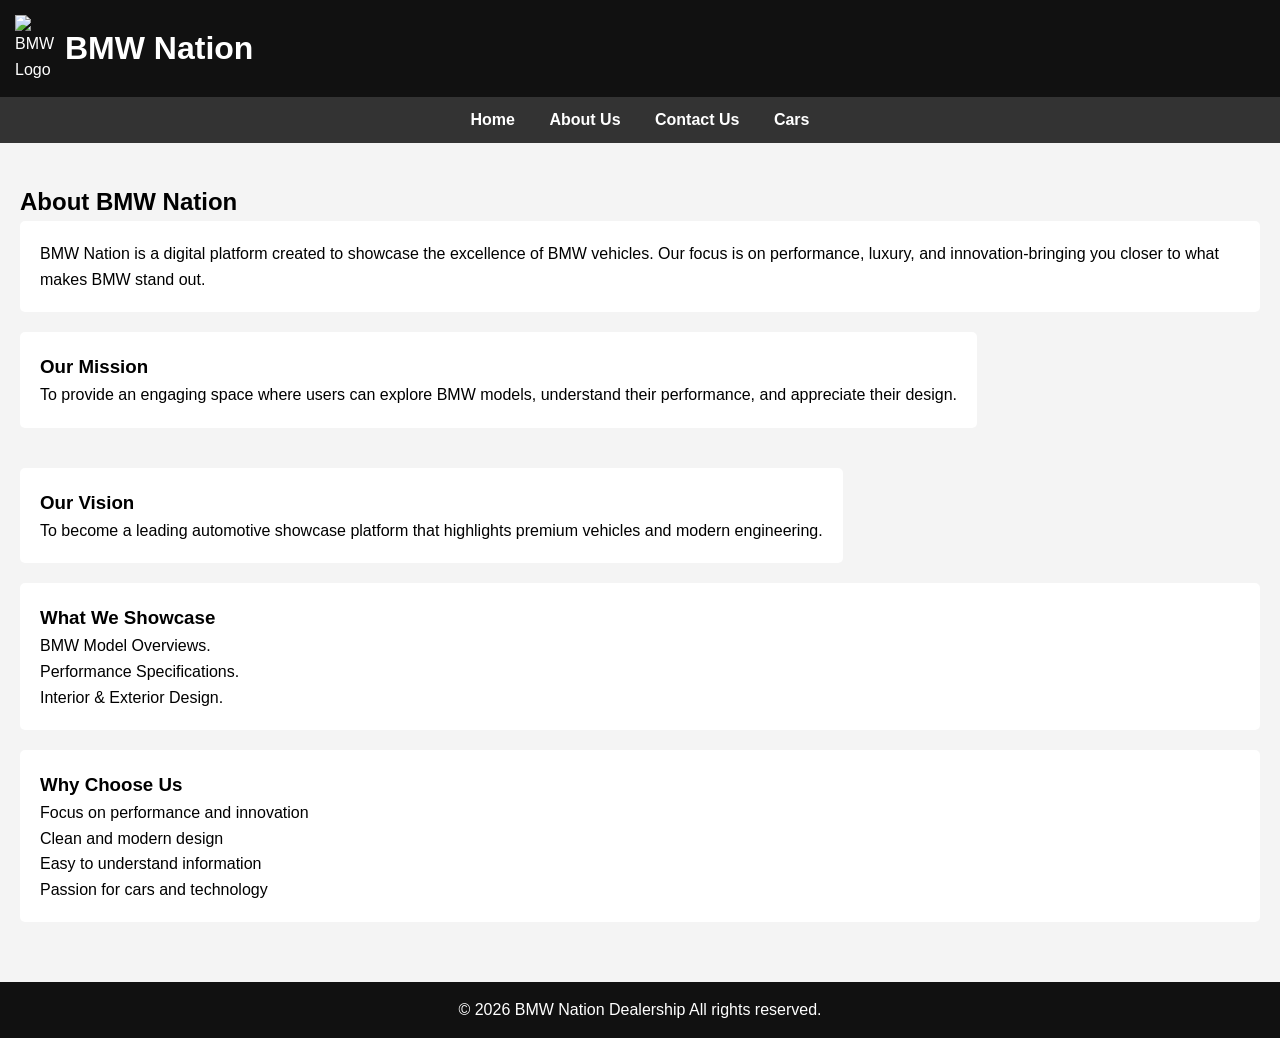
==== About-us.html @ 673dd046 "Update About-us.html" ====
<!DOCTYPE html>
<html lang="en">
<head>
<meta charset="UTF-8">
<meta name="viewport" content="width=device-width, initial-scale=1.0">
<title>About us</title>
<link rel="stylesheet" href="Styles.css">

<meta name="description" content="BMW Nation is a platform dedicated to showcasing BMW models, performance, design, and innovation.">
<meta name="author" content="Ronald Betsho Shakambayo">
</head>

<body>

<!-- header -->
<header>
    <div class="logo">
        <img src="logo.png" alt="BMW Logo">
        <h1>BMW Nation</h1>
    </div>     
</header>

<!-- Navigation -->
<nav>
    <a href="index.html">Home</a>
    <a href="About-us.html">About Us</a>
    <a href="Contact-us.html">Contact Us</a>
    <a href="Cars.html">Cars</a>
</nav>

<!-- About Section -->
<section class="about-section">

    <h2>About BMW Nation</h2>

    <div class="about-box">
        <p>BMW Nation is a digital platform created to showcase the excellence of BMW vehicles. Our focus is on performance, luxury, and innovation-bringing you closer to what makes BMW stand out.</p>
    </div>

    <div class="about-grid">

        <div class="about-box">
            <h3>Our Mission</h3>
            <p>To provide an engaging space where users can explore BMW models, understand their performance, and appreciate their design.</p>
        </div>

        <div class="about-box">
            <h3>Our Vision</h3>
            <p>To become a leading automotive showcase platform that highlights premium vehicles and modern engineering.</p>
        </div>

    </div>

    <div class="about-box">
        <h3>What We Showcase</h3>
        <p>BMW Model Overviews.</p>
        <p>Performance Specifications.</p>
        <p>Interior & Exterior Design.</p>
    </div>

    <div class="about-box">
        <h3>Why Choose Us</h3>
        <p>Focus on performance and innovation</p>
        <p>Clean and modern design</p>
        <p>Easy to understand information</p>
        <p>Passion for cars and technology</p>
    </div>

</section>

<!-- Footer -->
<footer>
    <p>&copy; 2026 BMW Nation Dealership All rights reserved.</p>
</footer>

</body>
</html>
---- Styles.css ----
/* RESET */
* {
    margin: 0;
    padding: 0;
    box-sizing: border-box;
}

/* BODY */
body {
    font-family: Arial, sans-serif;
    background: #f4f4f4;
    line-height: 1.6;
}

/* HEADER */
header {
    background: #111;
    color: white;
    padding: 15px;
    display: flex;
    align-items: center;
    justify-content: space-between;
}

.logo {
    display: flex;
    align-items: center;
}

.logo img {
    width: 40px;
    margin-right: 10px;
}

/* NAV */
nav {
    background: #333;
    padding: 10px;
    text-align: center;
}

nav a {
    color: white;
    margin: 0 15px;
    text-decoration: none;
    font-weight: bold;
}

nav a:hover {
    color: #00aaff;
}

/* HERO */
.hero {
    background: url('images/m3.jpg') no-repeat center/cover;
    height: 60vh;
    display: flex;
    align-items: center;
    justify-content: center;
    color: white;
    text-align: center;
}

.hero-text {
    background: rgba(0,0,0,0.6);
    padding: 20px;
}

.hero-buttons a {
    display: inline-block;
    margin-top: 10px;
    padding: 10px 20px;
    background: #00aaff;
    color: white;
    text-decoration: none;
}

.hero-buttons a:hover {
    background: #0077aa;
}

/* CONTAINERS */
.container, .contact-container, .about-grid {
    display: flex;
    gap: 20px;
    flex-wrap: wrap;
}

/* BOX */
.box {
    background: white;
    padding: 20px;
    border-radius: 5px;
    flex: 1;
}

/* CAR GRID */
.car-grid {
    display: grid;
    grid-template-columns: repeat(auto-fit, minmax(250px, 1fr));
    gap: 20px;
}

.car-card {
    background: white;
    padding: 15px;
    border-radius: 5px;
    text-align: center;
}

.car-card img {
    width: 100%;
    border-radius: 5px;
}

/* MODELS PAGE */
.models {
    padding: 40px 20px;
}

.car-detail {
    background: white;
    padding: 20px;
    margin-bottom: 25px;
    border-radius: 5px;
}

.car-images {
    display: flex;
    gap: 15px;
    flex-wrap: wrap;
}

.car-images img {
    width: 48%;
    border-radius: 5px;
}

/* SPECS */
.car-detail ul {
    list-style: none;
    margin: 10px 0;
}

.car-detail li {
    padding: 5px 0;
}

/* ABOUT */
.about-section {
    padding: 40px 20px;
}

.about-box {
    background: white;
    padding: 20px;
    margin-bottom: 20px;
    border-radius: 5px;
}

/* TEAM */
.team {
    display: flex;
    gap: 20px;
}

.team-member {
    text-align: center;
}

.team-member img {
    width: 120px;
    border-radius: 50%;
}

/* CONTACT */
.contact-section {
    padding: 40px 20px;
}

.contact-info,
.contact-form {
    background: white;
    padding: 20px;
    border-radius: 5px;
    flex: 1;
}

/* FORM */
.form-group {
    margin-bottom: 15px;
}

.form-group label {
    font-weight: bold;
    display: block;
    margin-bottom: 5px;
}

.form-group input,
.form-group textarea {
    width: 100%;
    padding: 10px;
    border: 1px solid #ccc;
    border-radius: 4px;
}

/* VALIDATION */
.error {
    color: red;
    font-size: 12px;
}

input:valid, textarea:valid {
    border-color: green;
}

input:invalid, textarea:invalid {
    border-color: red;
}

/* BUTTON */
button {
    background: #00aaff;
    color: white;
    border: none;
    padding: 10px;
    cursor: pointer;
}

button:hover {
    background: #0077aa;
}

/* MAP */
.map-box {
    height: 200px;
    background: #ccc;
    display: flex;
    align-items: center;
    justify-content: center;
    margin: 20px;
}

/* FOOTER */
footer {
    background: #111;
    color: white;
    text-align: center;
    padding: 15px;
}

/* RESPONSIVE */
@media (max-width: 768px) {

    header {
        flex-direction: column;
        text-align: center;
    }

    nav a {
        display: block;
        margin: 5px 0;
    }

    .car-images img {
        width: 100%;
    }

    .team {
        flex-direction: column;
    }
}
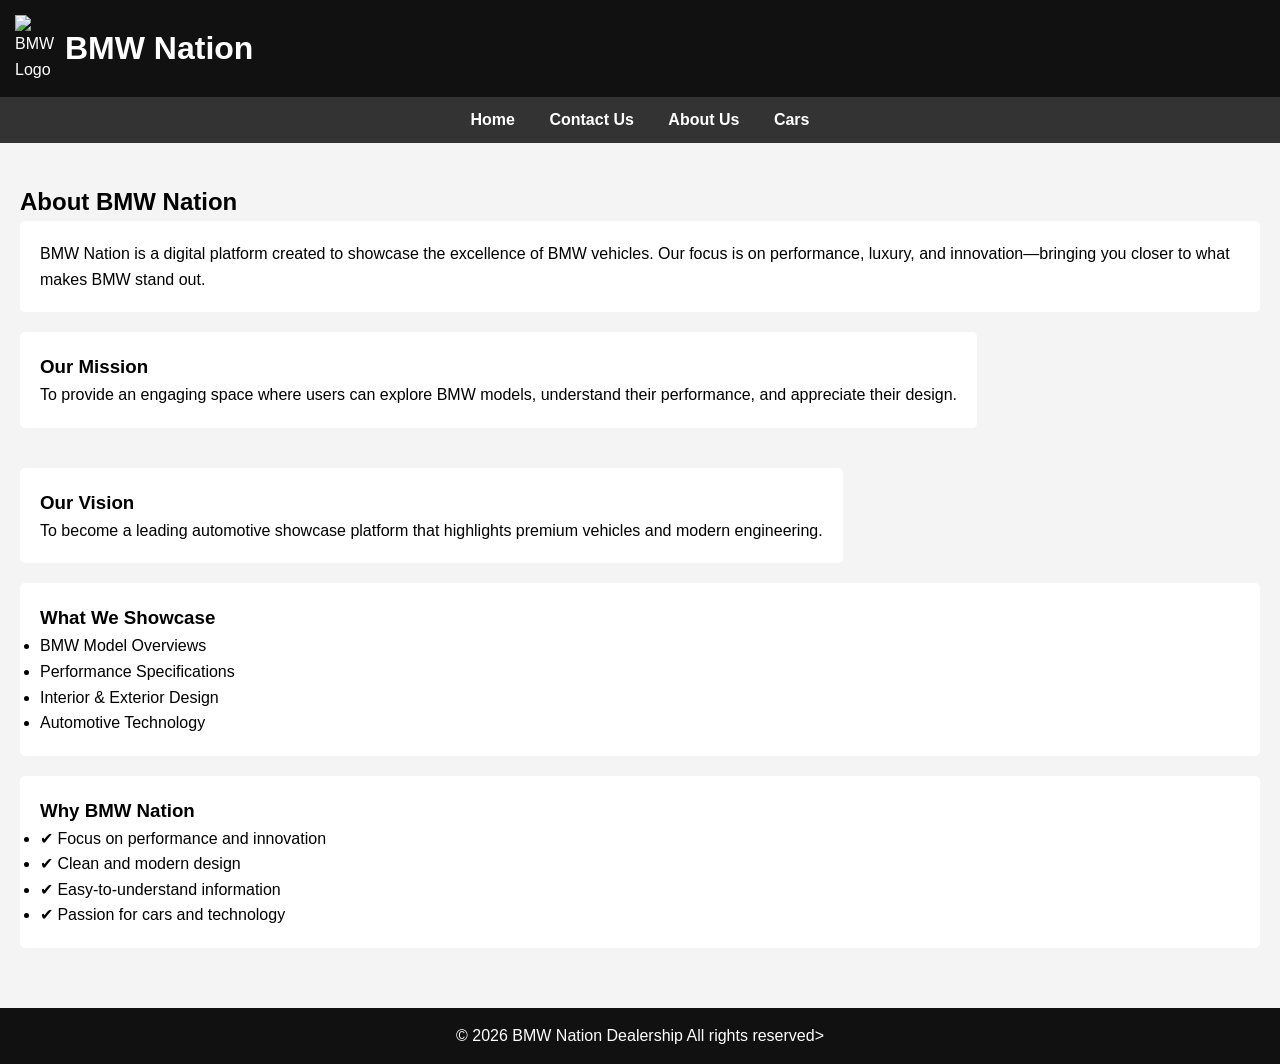
==== commit d46c366b: "Update About-us.html" ====
--- a/About-us.html
+++ b/About-us.html
@@ -1,76 +1,97 @@
+
 <!DOCTYPE html>
 <html lang="en">
 <head>
 <meta charset="UTF-8">
 <meta name="viewport" content="width=device-width, initial-scale=1.0">
-<title>About us</title>
+<title>About Us - BMW Nation</title>
+
 <link rel="stylesheet" href="Styles.css">
 
 <meta name="description" content="BMW Nation is a platform dedicated to showcasing BMW models, performance, design, and innovation.">
-<meta name="author" content="Ronald Betsho Shakambayo">
+<meta name="author" content="Agelic Oder">
 </head>
 
 <body>
 
-<!-- header -->
+<!-- HEADER -->
 <header>
     <div class="logo">
-        <img src="logo.png" alt="BMW Logo">
+        <img src="images/logo.png" alt="BMW Logo">
         <h1>BMW Nation</h1>
-    </div>     
+    </div>
 </header>
 
-<!-- Navigation -->
+<!-- NAV -->
 <nav>
     <a href="index.html">Home</a>
+    <a href="Contact-us.html">Contact Us</a>
     <a href="About-us.html">About Us</a>
-    <a href="Contact-us.html">Contact Us</a>
     <a href="Cars.html">Cars</a>
 </nav>
 
-<!-- About Section -->
+<!-- ABOUT -->
 <section class="about-section">
 
     <h2>About BMW Nation</h2>
 
+    <!-- INTRO -->
     <div class="about-box">
-        <p>BMW Nation is a digital platform created to showcase the excellence of BMW vehicles. Our focus is on performance, luxury, and innovation-bringing you closer to what makes BMW stand out.</p>
+        <p>
+            BMW Nation is a digital platform created to showcase the excellence of BMW vehicles.
+            Our focus is on performance, luxury, and innovation—bringing you closer to what makes BMW stand out.
+        </p>
     </div>
 
+    <!-- MISSION & VISION -->
     <div class="about-grid">
 
         <div class="about-box">
             <h3>Our Mission</h3>
-            <p>To provide an engaging space where users can explore BMW models, understand their performance, and appreciate their design.</p>
+            <p>
+                To provide an engaging space where users can explore BMW models,
+                understand their performance, and appreciate their design.
+            </p>
         </div>
 
         <div class="about-box">
             <h3>Our Vision</h3>
-            <p>To become a leading automotive showcase platform that highlights premium vehicles and modern engineering.</p>
+            <p>
+                To become a leading automotive showcase platform that highlights
+                premium vehicles and modern engineering.
+            </p>
         </div>
 
     </div>
 
+    <!-- WHAT WE SHOW -->
     <div class="about-box">
         <h3>What We Showcase</h3>
-        <p>BMW Model Overviews.</p>
-        <p>Performance Specifications.</p>
-        <p>Interior & Exterior Design.</p>
+        <ul>
+            <li>BMW Model Overviews</li>
+            <li>Performance Specifications</li>
+            <li>Interior & Exterior Design</li>
+            <li>Automotive Technology</li>
+        </ul>
     </div>
 
+    <!-- WHY US -->
     <div class="about-box">
-        <h3>Why Choose Us</h3>
-        <p>Focus on performance and innovation</p>
-        <p>Clean and modern design</p>
-        <p>Easy to understand information</p>
-        <p>Passion for cars and technology</p>
+        <h3>Why BMW Nation</h3>
+        <ul>
+            <li>✔ Focus on performance and innovation</li>
+            <li>✔ Clean and modern design</li>
+            <li>✔ Easy-to-understand information</li>
+            <li>✔ Passion for cars and technology</li>
+        </ul>
     </div>
 
+    
 </section>
 
-<!-- Footer -->
+<!-- FOOTER -->
 <footer>
-    <p>&copy; 2026 BMW Nation Dealership All rights reserved.</p>
+    <p>&copy; 2026 BMW Nation Dealership All rights reserved></p>
 </footer>
 
 </body>
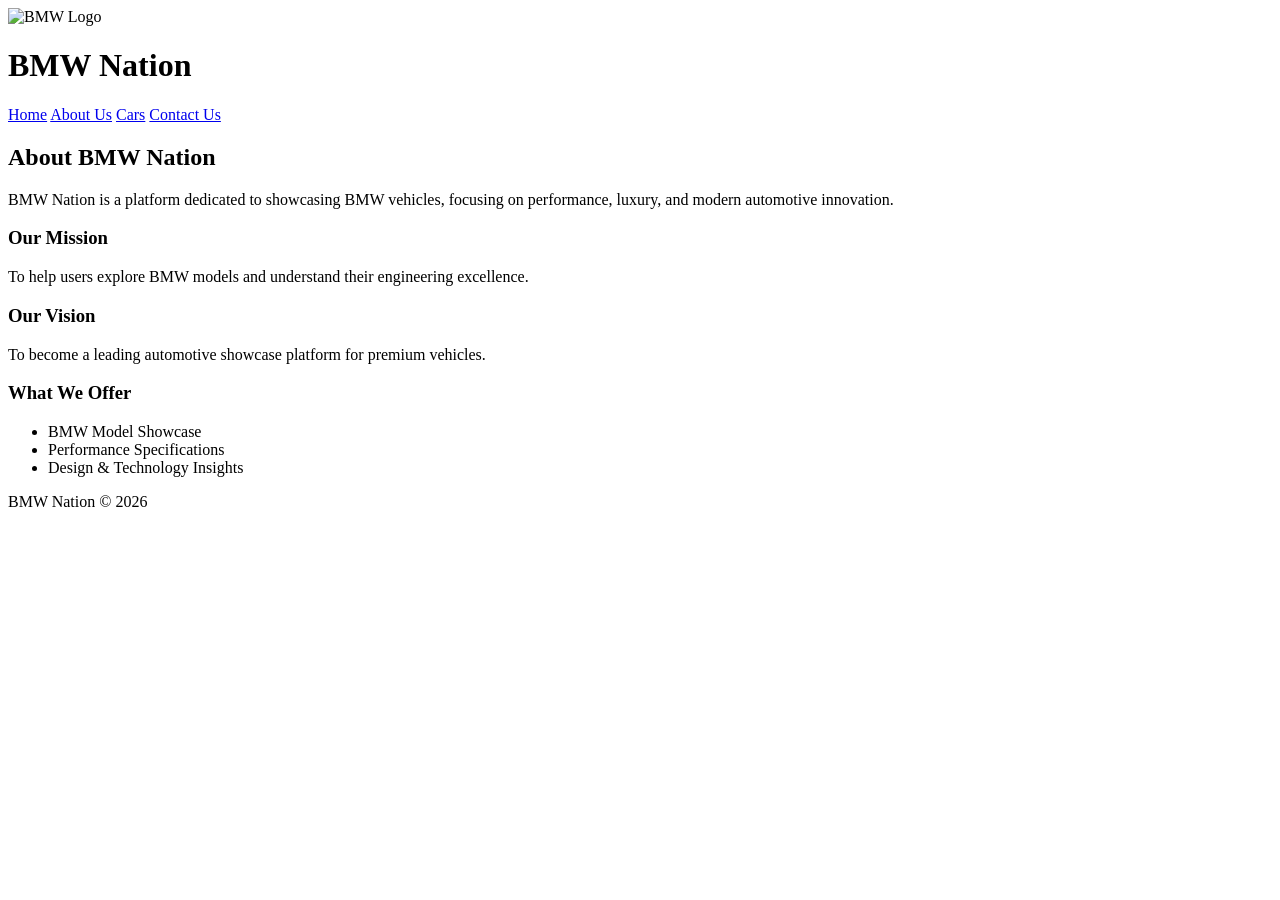
==== commit d85c28d8: "Update About-us.html" ====
--- a/About-us.html
+++ b/About-us.html
@@ -1,97 +1,64 @@
-
 <!DOCTYPE html>
 <html lang="en">
 <head>
 <meta charset="UTF-8">
 <meta name="viewport" content="width=device-width, initial-scale=1.0">
+
 <title>About Us - BMW Nation</title>
-
-<link rel="stylesheet" href="Styles.css">
-
-<meta name="description" content="BMW Nation is a platform dedicated to showcasing BMW models, performance, design, and innovation.">
-<meta name="author" content="Agelic Oder">
+<link rel="stylesheet" href="styles.css">
 </head>
 
 <body>
 
-<!-- HEADER -->
 <header>
-    <div class="logo">
-        <img src="images/logo.png" alt="BMW Logo">
-        <h1>BMW Nation</h1>
-    </div>
+  <div class="header-container">
+    <img src="logo.png" alt="BMW Logo">
+    <h1>BMW Nation</h1>
+  </div>
 </header>
 
-<!-- NAV -->
 <nav>
-    <a href="index.html">Home</a>
-    <a href="Contact-us.html">Contact Us</a>
-    <a href="About-us.html">About Us</a>
-    <a href="Cars.html">Cars</a>
+  <a href="index.html">Home</a>
+  <a href="About-us.html">About Us</a>
+  <a href="Cars.html">Cars</a>
+  <a href="Contact-us.html">Contact Us</a>
 </nav>
 
-<!-- ABOUT -->
-<section class="about-section">
+<main>
 
+<section>
+  <article>
     <h2>About BMW Nation</h2>
+    <p>
+      BMW Nation is a platform dedicated to showcasing BMW vehicles,
+      focusing on performance, luxury, and modern automotive innovation.
+    </p>
+  </article>
 
-    <!-- INTRO -->
-    <div class="about-box">
-        <p>
-            BMW Nation is a digital platform created to showcase the excellence of BMW vehicles.
-            Our focus is on performance, luxury, and innovation—bringing you closer to what makes BMW stand out.
-        </p>
-    </div>
+  <article>
+    <h3>Our Mission</h3>
+    <p>To help users explore BMW models and understand their engineering excellence.</p>
+  </article>
 
-    <!-- MISSION & VISION -->
-    <div class="about-grid">
+  <article>
+    <h3>Our Vision</h3>
+    <p>To become a leading automotive showcase platform for premium vehicles.</p>
+  </article>
 
-        <div class="about-box">
-            <h3>Our Mission</h3>
-            <p>
-                To provide an engaging space where users can explore BMW models,
-                understand their performance, and appreciate their design.
-            </p>
-        </div>
-
-        <div class="about-box">
-            <h3>Our Vision</h3>
-            <p>
-                To become a leading automotive showcase platform that highlights
-                premium vehicles and modern engineering.
-            </p>
-        </div>
-
-    </div>
-
-    <!-- WHAT WE SHOW -->
-    <div class="about-box">
-        <h3>What We Showcase</h3>
-        <ul>
-            <li>BMW Model Overviews</li>
-            <li>Performance Specifications</li>
-            <li>Interior & Exterior Design</li>
-            <li>Automotive Technology</li>
-        </ul>
-    </div>
-
-    <!-- WHY US -->
-    <div class="about-box">
-        <h3>Why BMW Nation</h3>
-        <ul>
-            <li>✔ Focus on performance and innovation</li>
-            <li>✔ Clean and modern design</li>
-            <li>✔ Easy-to-understand information</li>
-            <li>✔ Passion for cars and technology</li>
-        </ul>
-    </div>
-
-    
+  <article>
+    <h3>What We Offer</h3>
+    <ul>
+      <li>BMW Model Showcase</li>
+      <li>Performance Specifications</li>
+      <li>Design & Technology Insights</li>
+    </ul>
+  </article>
 </section>
 
-<!-- FOOTER -->
+</main>
+
 <footer>
-    <p>&copy; 2026 BMW Nation Dealership All rights reserved></p>
+  <p>BMW Nation © 2026</p>
 </footer>
 
 </body>
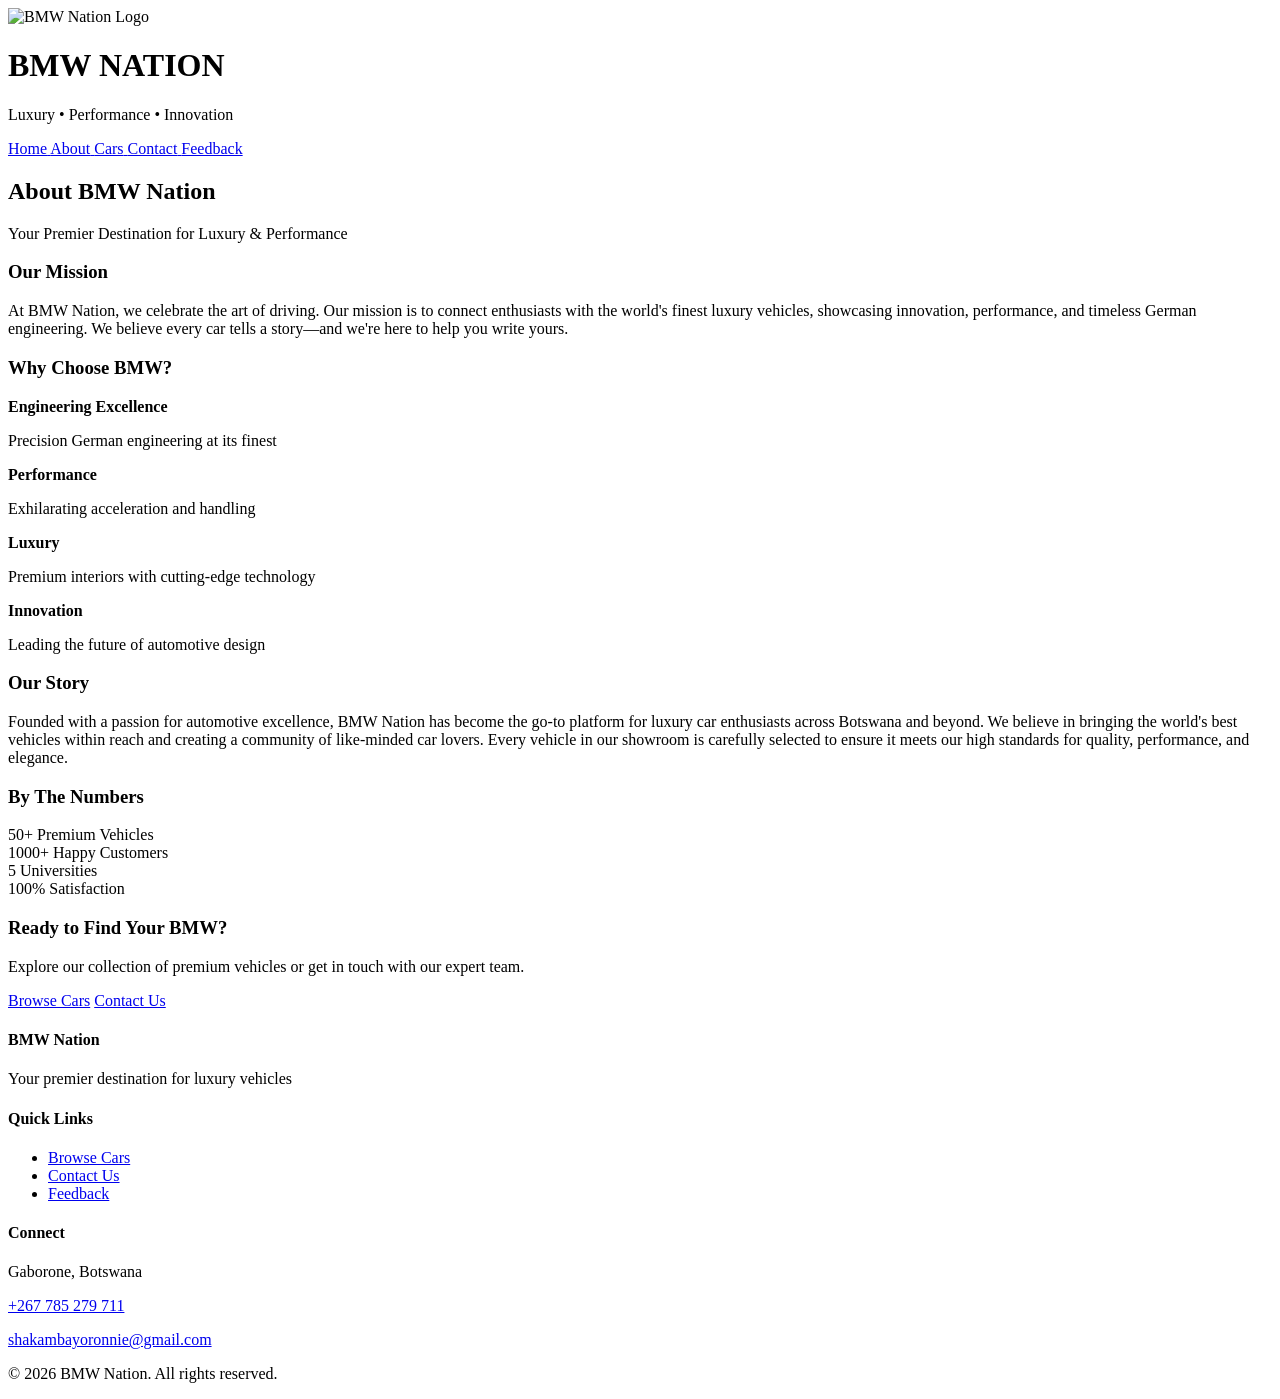
==== commit 9f9346c4: "Update About-us.html" ====
--- a/About-us.html
+++ b/About-us.html
@@ -1,65 +1,150 @@
 <!DOCTYPE html>
 <html lang="en">
 <head>
-<meta charset="UTF-8">
-<meta name="viewport" content="width=device-width, initial-scale=1.0">
+    <meta charset="UTF-8">
+    <meta name="viewport" content="width=device-width, initial-scale=1.0">
+    <meta name="description" content="Learn about BMW Nation - your destination for luxury vehicles">
+    <title>About Us - BMW Nation</title>
+    <link rel="stylesheet" href="styles.css">
+</head>
+<body>
+    <header>
+        <div class="header-container">
+            <hgroup class="logo-section">
+                <img src="logo.png" alt="BMW Nation Logo" class="logo">
+                <h1>BMW NATION</h1>
+            </hgroup>
+            <p class="header-tagline">Luxury • Performance • Innovation</p>
+        </div>
+    </header>
 
-<title>About Us - BMW Nation</title>
-<link rel="stylesheet" href="styles.css">
-</head>
+    <nav aria-label="Main Navigation">
+        <a href="index.html" class="nav-link">
+            <span>Home</span>
+        </a>
+        <a href="About-us.html" class="nav-link active">
+            <span>About</span>
+        </a>
+        <a href="Cars.html" class="nav-link">
+            <span>Cars</span>
+        </a>
+        <a href="Contact-us.html" class="nav-link">
+            <span>Contact</span>
+        </a>
+        <a href="Feedback.html" class="nav-link">
+            <span>Feedback</span>
+        </a>
+    </nav>
+    
+    <script>
+        // Highlight active nav link
+        document.querySelectorAll('.nav-link').forEach(link => {
+            if (link.href === window.location.href) {
+                link.classList.add('active');
+            } else {
+                link.classList.remove('active');
+            }
+        });
+    </script>
 
-<body>
+    <main>
+        <section class="about-hero">
+            <div class="about-hero-content">
+                <h2>About BMW Nation</h2>
+                <p>Your Premier Destination for Luxury & Performance</p>
+            </div>
+        </section>
 
-<header>
-  <div class="header-container">
-    <img src="logo.png" alt="BMW Logo">
-    <h1>BMW Nation</h1>
-  </div>
-</header>
+        <section class="about-content">
+            <article class="about-article">
+                <h3>Our Mission</h3>
+                <p>At BMW Nation, we celebrate the art of driving. Our mission is to connect enthusiasts with the world's finest luxury vehicles, showcasing innovation, performance, and timeless German engineering. We believe every car tells a story—and we're here to help you write yours.</p>
+            </article>
 
-<nav>
-  <a href="index.html">Home</a>
-  <a href="About-us.html">About Us</a>
-  <a href="Cars.html">Cars</a>
-  <a href="Contact-us.html">Contact Us</a>
-</nav>
+            <article class="about-article">
+                <h3>Why Choose BMW?</h3>
+                <section class="features-list">
+                    <article class="feature-item">
+                        <strong>Engineering Excellence</strong>
+                        <p>Precision German engineering at its finest</p>
+                    </article>
+                    <article class="feature-item">
+                        <strong>Performance</strong>
+                        <p>Exhilarating acceleration and handling</p>
+                    </article>
+                    <article class="feature-item">
+                        <strong>Luxury</strong>
+                        <p>Premium interiors with cutting-edge technology</p>
+                    </article>
+                    <article class="feature-item">
+                        <strong>Innovation</strong>
+                        <p>Leading the future of automotive design</p>
+                    </article>
+                </section>
+            </article>
 
-<main>
+            <article class="about-article">
+                <h3>Our Story</h3>
+                <p>Founded with a passion for automotive excellence, BMW Nation has become the go-to platform for luxury car enthusiasts across Botswana and beyond. We believe in bringing the world's best vehicles within reach and creating a community of like-minded car lovers. Every vehicle in our showroom is carefully selected to ensure it meets our high standards for quality, performance, and elegance.</p>
+            </article>
 
-<section>
-  <article>
-    <h2>About BMW Nation</h2>
-    <p>
-      BMW Nation is a platform dedicated to showcasing BMW vehicles,
-      focusing on performance, luxury, and modern automotive innovation.
-    </p>
-  </article>
+            <article class="about-article stats-article">
+                <h3>By The Numbers</h3>
+                <section class="stats-grid">
+                    <article class="stat">
+                        <span class="stat-number">50+</span>
+                        <span class="stat-label">Premium Vehicles</span>
+                    </article>
+                    <article class="stat">
+                        <span class="stat-number">1000+</span>
+                        <span class="stat-label">Happy Customers</span>
+                    </article>
+                    <article class="stat">
+                        <span class="stat-number">5</span>
+                        <span class="stat-label">Universities</span>
+                    </article>
+                    <article class="stat">
+                        <span class="stat-number">100%</span>
+                        <span class="stat-label">Satisfaction</span>
+                    </article>
+                </section>
+            </article>
 
-  <article>
-    <h3>Our Mission</h3>
-    <p>To help users explore BMW models and understand their engineering excellence.</p>
-  </article>
+            <article class="cta-article">
+                <h3>Ready to Find Your BMW?</h3>
+                <p>Explore our collection of premium vehicles or get in touch with our expert team.</p>
+                <nav class="cta-buttons">
+                    <a href="Cars.html" class="btn btn-primary">Browse Cars</a>
+                    <a href="Contact-us.html" class="btn btn-secondary">Contact Us</a>
+                </nav>
+            </article>
+        </section>
+    </main>
 
-  <article>
-    <h3>Our Vision</h3>
-    <p>To become a leading automotive showcase platform for premium vehicles.</p>
-  </article>
-
-  <article>
-    <h3>What We Offer</h3>
-    <ul>
-      <li>BMW Model Showcase</li>
-      <li>Performance Specifications</li>
-      <li>Design & Technology Insights</li>
-    </ul>
-  </article>
-</section>
-
-</main>
-
-<footer>
-  <p>BMW Nation © 2026</p>
-</footer>
-
+    <footer>
+        <div class="footer-content">
+            <section class="footer-section">
+                <h4>BMW Nation</h4>
+                <p>Your premier destination for luxury vehicles</p>
+            </section>
+            <section class="footer-section">
+                <h4>Quick Links</h4>
+                <ul>
+                    <li><a href="Cars.html">Browse Cars</a></li>
+                    <li><a href="Contact-us.html">Contact Us</a></li>
+                    <li><a href="Feedback.html">Feedback</a></li>
+                </ul>
+            </section>
+            <section class="footer-section">
+                <h4>Connect</h4>
+                <p>Gaborone, Botswana</p>
+                <p><a href="tel:+267785279711">+267 785 279 711</a></p>
+                <p><a href="mailto:shakambayoronnie@gmail.com">shakambayoronnie@gmail.com</a></p>
+            </section>
+        </div>
+        <div class="footer-bottom">
+            <p>&copy; 2026 BMW Nation. All rights reserved.</p>
+        </div>
+    </footer>
 </body>
 </html>
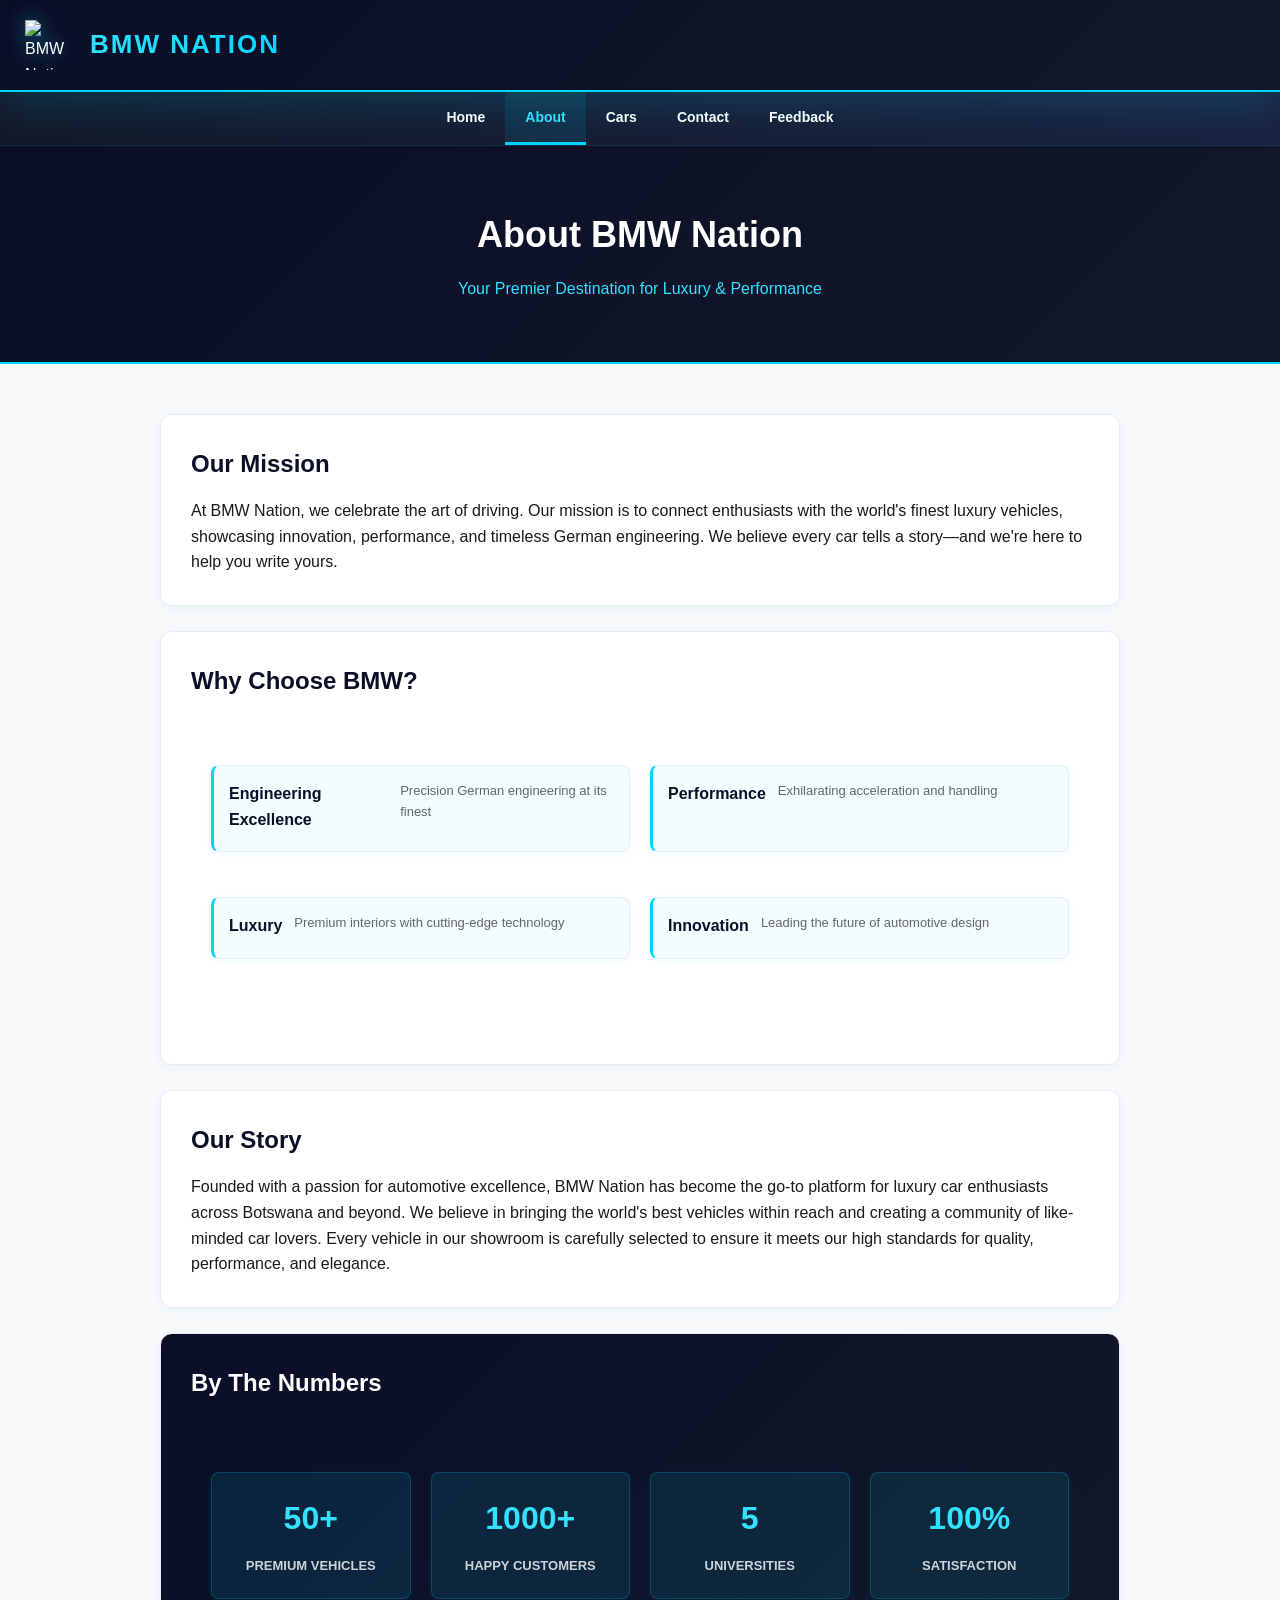
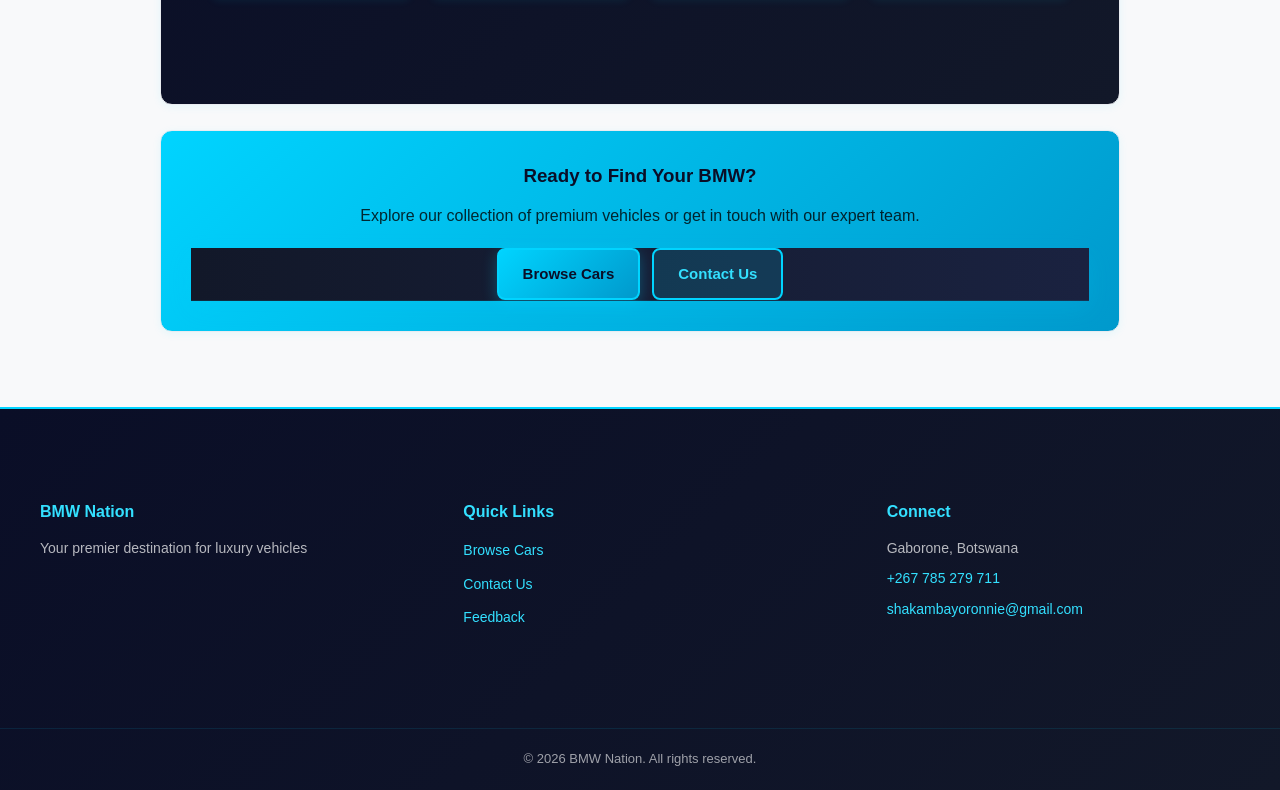
==== commit febc1401: "Update About-us.html" ====
--- a/About-us.html
+++ b/About-us.html
@@ -5,7 +5,7 @@
     <meta name="viewport" content="width=device-width, initial-scale=1.0">
     <meta name="description" content="Learn about BMW Nation - your destination for luxury vehicles">
     <title>About Us - BMW Nation</title>
-    <link rel="stylesheet" href="styles.css">
+    <link rel="stylesheet" href="Styles.css">
 </head>
 <body>
     <header>
--- a/Styles.css
+++ b/Styles.css
@@ -0,0 +1,1416 @@
+/* =========================
+   RESET & BASE STYLES
+========================= */
+* {
+    margin: 0;
+    padding: 0;
+    box-sizing: border-box;
+}
+
+html {
+    scroll-behavior: smooth;
+}
+
+/* =========================
+   ROOT VARIABLES - CAR THEMED
+========================= */
+:root {
+    --primary: #00d4ff;
+    --primary-dark: #0099cc;
+    --primary-light: #33e0ff;
+    --dark: #0a0e27;
+    --dark-secondary: #121829;
+    --dark-tertiary: #1a2240;
+    --light: #f8f9fa;
+    --light-gray: #e9ecf1;
+    --white: #ffffff;
+    --text: #1a1a1a;
+    --text-light: #666;
+    --success: #4caf50;
+    --error: #f44336;
+    --accent: #ff6b35;
+    --shadow-sm: 0 2px 8px rgba(0,212,255,0.08);
+    --shadow-md: 0 8px 24px rgba(0,212,255,0.12);
+    --shadow-lg: 0 16px 40px rgba(0,212,255,0.15);
+    --transition: 0.3s cubic-bezier(0.25, 0.46, 0.45, 0.94);
+}
+
+/* =========================
+   BODY & MAIN LAYOUT
+========================= */
+body {
+    font-family: 'Segoe UI', Roboto, 'Helvetica Neue', Arial, sans-serif;
+    background: var(--light);
+    color: var(--text);
+    min-height: 100vh;
+    display: flex;
+    flex-direction: column;
+    overflow-x: hidden;
+    line-height: 1.6;
+}
+
+main {
+    flex: 1;
+}
+
+/* =========================
+   HEADER - CAR LUXURY STYLE
+========================= */
+header {
+    background: linear-gradient(135deg, var(--dark) 0%, var(--dark-secondary) 100%);
+    color: var(--white);
+    padding: 20px 25px;
+    box-shadow: var(--shadow-lg);
+    position: sticky;
+    top: 0;
+    z-index: 100;
+    border-bottom: 2px solid var(--primary);
+}
+
+.header-container {
+    display: flex;
+    justify-content: space-between;
+    align-items: center;
+    max-width: 1400px;
+    margin: 0 auto;
+}
+
+.logo-section {
+    display: flex;
+    align-items: center;
+    gap: 15px;
+}
+
+header img {
+    width: 50px;
+    height: 50px;
+    object-fit: contain;
+    filter: drop-shadow(0 0 10px rgba(0,212,255,0.5));
+}
+
+header h1 {
+    font-size: 26px;
+    font-weight: 800;
+    letter-spacing: 2px;
+    background: linear-gradient(135deg, var(--primary-light) 0%, var(--primary) 100%);
+    -webkit-background-clip: text;
+    -webkit-text-fill-color: transparent;
+    background-clip: text;
+}
+
+.header-tagline {
+    font-size: 13px;
+    color: var(--primary-light);
+    font-weight: 600;
+    letter-spacing: 1px;
+    display: none;
+}
+
+/* =========================
+   NAVIGATION - CAR THEMED
+========================= */
+nav {
+    background: linear-gradient(90deg, var(--dark-secondary) 0%, var(--dark-tertiary) 100%);
+    padding: 0;
+    display: flex;
+    justify-content: center;
+    gap: 0;
+    flex-wrap: wrap;
+    box-shadow: var(--shadow-md);
+    border-bottom: 1px solid rgba(0,212,255,0.1);
+}
+
+.nav-link {
+    color: var(--white);
+    text-decoration: none;
+    padding: 14px 20px;
+    font-weight: 600;
+    font-size: 14px;
+    transition: var(--transition);
+    border-bottom: 3px solid transparent;
+    display: flex;
+    align-items: center;
+    gap: 8px;
+    position: relative;
+}
+
+.nav-icon {
+    font-size: 18px;
+    display: inline-block;
+}
+
+.nav-link:hover,
+.nav-link.active {
+    background: rgba(0,212,255,0.1);
+    color: var(--primary-light);
+    border-bottom-color: var(--primary);
+}
+
+/* =========================
+   BUTTONS - WORKING & STYLED
+========================= */
+.btn {
+    padding: 12px 24px;
+    border: none;
+    border-radius: 8px;
+    cursor: pointer;
+    font-weight: 700;
+    font-size: 15px;
+    transition: var(--transition);
+    text-decoration: none;
+    display: inline-block;
+    text-align: center;
+    outline: none;
+    position: relative;
+    overflow: hidden;
+}
+
+.btn:active {
+    transform: scale(0.98);
+}
+
+/* Primary Button */
+.btn-primary {
+    background: linear-gradient(135deg, var(--primary) 0%, var(--primary-dark) 100%);
+    color: var(--dark);
+    border: 2px solid var(--primary);
+    box-shadow: 0 4px 15px rgba(0,212,255,0.3);
+}
+
+.btn-primary:hover {
+    transform: translateY(-2px);
+    box-shadow: 0 8px 25px rgba(0,212,255,0.4);
+    background: linear-gradient(135deg, var(--primary-light) 0%, var(--primary) 100%);
+}
+
+.btn-primary:disabled {
+    opacity: 0.5;
+    cursor: not-allowed;
+    transform: none;
+}
+
+/* Secondary Button */
+.btn-secondary {
+    background: rgba(0,212,255,0.15);
+    color: var(--primary-light);
+    border: 2px solid var(--primary);
+}
+
+.btn-secondary:hover {
+    background: var(--primary);
+    color: var(--dark);
+    transform: translateY(-2px);
+}
+
+/* Outline Button */
+.btn-outline {
+    background: transparent;
+    color: var(--primary);
+    border: 2px solid var(--primary);
+}
+
+.btn-outline:hover {
+    background: var(--primary);
+    color: var(--dark);
+    transform: translateY(-2px);
+}
+
+/* Small Button */
+.btn-small {
+    padding: 8px 16px;
+    font-size: 13px;
+    border-radius: 6px;
+}
+
+/* Large Button */
+.btn-lg {
+    padding: 16px 32px;
+    font-size: 16px;
+}
+
+/* Block Button */
+.btn-block {
+    width: 100%;
+}
+
+/* Pagination Button */
+.btn-pagination {
+    padding: 10px 18px;
+    background: var(--dark-secondary);
+    color: var(--white);
+    border: 2px solid var(--primary);
+    font-size: 13px;
+}
+
+.btn-pagination:hover:not(:disabled) {
+    background: var(--primary);
+    color: var(--dark);
+}
+
+.btn-pagination:disabled {
+    opacity: 0.3;
+    cursor: not-allowed;
+}
+
+/* =========================
+   SECTIONS
+========================= */
+section {
+    padding: 50px 20px;
+}
+
+article {
+    background: var(--white);
+    padding: 30px;
+    border-radius: 12px;
+    margin-bottom: 25px;
+    box-shadow: var(--shadow-sm);
+    transition: var(--transition);
+    border: 1px solid var(--light-gray);
+}
+
+article:hover {
+    box-shadow: var(--shadow-md);
+    transform: translateY(-2px);
+}
+
+/* =========================
+   HERO SECTION - CAR THEMED
+========================= */
+.hero {
+    min-height: 70vh;
+    background: linear-gradient(135deg, var(--dark) 0%, var(--dark-tertiary) 100%);
+    display: flex;
+    align-items: center;
+    justify-content: space-between;
+    text-align: left;
+    color: var(--white);
+    position: relative;
+    overflow: hidden;
+    padding: 60px 20px;
+}
+
+.hero-overlay {
+    position: absolute;
+    top: 0;
+    left: 0;
+    right: 0;
+    bottom: 0;
+    background: radial-gradient(circle at 20% 50%, rgba(0,212,255,0.1) 0%, transparent 50%);
+    pointer-events: none;
+}
+
+.hero-content {
+    z-index: 2;
+    max-width: 550px;
+    animation: fadeInUp 0.8s ease-out;
+}
+
+.hero-title {
+    font-size: 48px;
+    font-weight: 800;
+    margin-bottom: 15px;
+    background: linear-gradient(135deg, var(--primary-light) 0%, var(--white) 100%);
+    -webkit-background-clip: text;
+    -webkit-text-fill-color: transparent;
+    background-clip: text;
+    line-height: 1.2;
+}
+
+.hero-subtitle {
+    font-size: 18px;
+    color: rgba(255,255,255,0.8);
+    margin-bottom: 30px;
+    line-height: 1.6;
+}
+
+.hero-buttons {
+    display: flex;
+    gap: 15px;
+    flex-wrap: wrap;
+}
+
+.hero-image {
+    flex: 1;
+    min-height: 400px;
+    border-radius: 12px;
+    box-shadow: var(--shadow-lg);
+    display: none;
+}
+
+@keyframes fadeInUp {
+    from {
+        opacity: 0;
+        transform: translateY(30px);
+    }
+    to {
+        opacity: 1;
+        transform: translateY(0);
+    }
+}
+
+/* =========================
+   FEATURED SECTION
+========================= */
+.featured {
+    max-width: 1400px;
+    margin: 0 auto;
+}
+
+.section-header {
+    text-align: center;
+    margin-bottom: 40px;
+}
+
+.section-header h2 {
+    font-size: 36px;
+    font-weight: 800;
+    color: var(--dark);
+    margin-bottom: 10px;
+}
+
+.section-header p {
+    font-size: 16px;
+    color: var(--text-light);
+}
+
+.featured-card {
+    display: grid;
+    grid-template-columns: 1fr 1fr;
+    gap: 40px;
+    align-items: center;
+    padding: 40px;
+    background: linear-gradient(135deg, var(--white) 0%, var(--light) 100%);
+    border: 1px solid var(--light-gray);
+}
+
+.featured-image img {
+    width: 100%;
+    border-radius: 12px;
+    box-shadow: var(--shadow-lg);
+    transition: var(--transition);
+}
+
+.featured-image:hover img {
+    transform: scale(1.05);
+}
+
+.featured-content h3 {
+    font-size: 32px;
+    font-weight: 800;
+    margin-bottom: 8px;
+    color: var(--dark);
+}
+
+.featured-tagline {
+    color: var(--primary);
+    font-weight: 700;
+    margin-bottom: 20px;
+    font-size: 16px;
+}
+
+.specs-grid {
+    display: grid;
+    grid-template-columns: 1fr 1fr;
+    gap: 20px;
+    margin: 25px 0;
+}
+
+.spec-item {
+    display: flex;
+    gap: 12px;
+    padding: 15px;
+    background: rgba(0,212,255,0.05);
+    border-radius: 8px;
+    border-left: 3px solid var(--primary);
+}
+
+.spec-icon {
+    font-size: 24px;
+}
+
+.spec-label {
+    display: block;
+    font-size: 12px;
+    color: var(--text-light);
+    font-weight: 600;
+    text-transform: uppercase;
+    margin-bottom: 4px;
+}
+
+.spec-value {
+    display: block;
+    font-size: 16px;
+    font-weight: 700;
+    color: var(--dark);
+}
+
+.featured-description {
+    color: var(--text-light);
+    margin: 20px 0;
+    line-height: 1.7;
+}
+
+.featured-buttons {
+    display: flex;
+    gap: 12px;
+    margin-top: 25px;
+}
+
+/* =========================
+   HIGHLIGHTS SECTION
+========================= */
+.highlights {
+    background: linear-gradient(135deg, var(--dark) 0%, var(--dark-secondary) 100%);
+    color: var(--white);
+}
+
+.highlights-grid {
+    display: grid;
+    grid-template-columns: repeat(auto-fit, minmax(250px, 1fr));
+    gap: 25px;
+}
+
+.highlight-card {
+    background: rgba(255,255,255,0.05);
+    padding: 25px;
+    border-radius: 12px;
+    text-align: center;
+    border: 1px solid rgba(0,212,255,0.2);
+    transition: var(--transition);
+}
+
+.highlight-card:hover {
+    background: rgba(0,212,255,0.1);
+    border-color: var(--primary);
+    transform: translateY(-5px);
+}
+
+.highlight-icon {
+    font-size: 40px;
+    margin-bottom: 15px;
+    display: inline-block;
+    transition: var(--transition);
+}
+
+.highlight-card:hover .highlight-icon {
+    transform: scale(1.2) rotate(5deg);
+}
+
+.highlight-card h3 {
+    font-size: 18px;
+    font-weight: 700;
+    margin-bottom: 10px;
+    color: var(--white);
+}
+
+.highlight-card p {
+    font-size: 14px;
+    color: rgba(255,255,255,0.7);
+    line-height: 1.6;
+}
+
+/* =========================
+   CAR GRID
+========================= */
+.showroom {
+    max-width: 1400px;
+    margin: 0 auto;
+}
+
+.car-grid {
+    display: grid;
+    grid-template-columns: repeat(auto-fit, minmax(280px, 1fr));
+    gap: 25px;
+    padding: 20px 0;
+}
+
+.car-card {
+    background: var(--white);
+    border-radius: 12px;
+    overflow: hidden;
+    box-shadow: var(--shadow-sm);
+    transition: var(--transition);
+    border: 1px solid var(--light-gray);
+    display: flex;
+    flex-direction: column;
+}
+
+.car-card:hover {
+    transform: translateY(-10px);
+    box-shadow: var(--shadow-lg);
+    border-color: var(--primary);
+}
+
+.car-image-wrapper {
+    position: relative;
+    overflow: hidden;
+    height: 240px;
+}
+
+.car-image-wrapper img {
+    width: 100%;
+    height: 100%;
+    object-fit: cover;
+    transition: var(--transition);
+}
+
+.car-card:hover .car-image-wrapper img {
+    transform: scale(1.1) rotate(1deg);
+}
+
+.car-badge {
+    position: absolute;
+    top: 12px;
+    right: 12px;
+    background: var(--primary);
+    color: var(--dark);
+    padding: 6px 12px;
+    border-radius: 20px;
+    font-weight: 700;
+    font-size: 12px;
+    text-transform: uppercase;
+}
+
+.car-body {
+    padding: 20px;
+    flex-grow: 1;
+    display: flex;
+    flex-direction: column;
+}
+
+.car-body h3 {
+    font-size: 20px;
+    margin-bottom: 8px;
+    color: var(--dark);
+    font-weight: 800;
+}
+
+.car-specs {
+    color: var(--text-light);
+    font-size: 13px;
+    margin-bottom: 8px;
+    font-weight: 500;
+}
+
+.car-price {
+    color: var(--primary);
+    font-size: 18px;
+    font-weight: 800;
+    margin-bottom: 12px;
+}
+
+.car-body .btn {
+    margin-top: auto;
+}
+
+/* =========================
+   PAGINATION
+========================= */
+.pagination-container {
+    display: flex;
+    justify-content: center;
+    align-items: center;
+    gap: 20px;
+    padding: 40px 20px;
+    flex-wrap: wrap;
+}
+
+.page-info {
+    font-weight: 700;
+    color: var(--dark);
+    min-width: 140px;
+    text-align: center;
+    font-size: 15px;
+}
+
+/* =========================
+   CONTACT SECTION
+========================= */
+.contact-hero {
+    background: linear-gradient(135deg, var(--dark) 0%, var(--dark-secondary) 100%);
+    color: var(--white);
+    text-align: center;
+    padding: 60px 20px;
+    border-bottom: 2px solid var(--primary);
+}
+
+.contact-hero-content h2 {
+    font-size: 36px;
+    color: var(--white);
+    margin-bottom: 12px;
+    font-weight: 800;
+}
+
+.contact-hero-content p {
+    font-size: 16px;
+    color: var(--primary-light);
+}
+
+.contact-section {
+    max-width: 1400px;
+    margin: 0 auto;
+}
+
+.contact-grid {
+    display: grid;
+    grid-template-columns: 1fr 1fr;
+    gap: 30px;
+}
+
+.contact-info-card,
+.contact-form-card {
+    padding: 30px;
+    background: var(--white);
+    border-radius: 12px;
+    box-shadow: var(--shadow-sm);
+    border: 1px solid var(--light-gray);
+}
+
+.contact-info-card h3,
+.contact-form-card h3 {
+    font-size: 22px;
+    margin-bottom: 25px;
+    color: var(--dark);
+    font-weight: 800;
+}
+
+.info-item {
+    display: flex;
+    gap: 15px;
+    margin-bottom: 25px;
+    padding-bottom: 20px;
+    border-bottom: 1px solid var(--light-gray);
+}
+
+.info-item:last-child {
+    border-bottom: none;
+}
+
+.info-icon {
+    font-size: 28px;
+    flex-shrink: 0;
+}
+
+.info-label {
+    font-weight: 700;
+    color: var(--primary);
+    font-size: 12px;
+    text-transform: uppercase;
+    margin-bottom: 4px;
+    display: block;
+}
+
+.info-text {
+    color: var(--text);
+    font-weight: 500;
+    margin: 0;
+}
+
+.info-text a {
+    color: var(--primary);
+    text-decoration: none;
+    font-weight: 700;
+    transition: var(--transition);
+}
+
+.info-text a:hover {
+    color: var(--primary-dark);
+    text-decoration: underline;
+}
+
+/* =========================
+   FORM STYLES
+========================= */
+.form-group {
+    margin-bottom: 20px;
+}
+
+label {
+    display: block;
+    font-weight: 700;
+    margin-bottom: 8px;
+    color: var(--dark);
+    font-size: 14px;
+}
+
+input[type="text"],
+input[type="email"],
+input[type="tel"],
+input[type="number"],
+textarea,
+input[type="range"] {
+    width: 100%;
+    padding: 12px 14px;
+    border: 2px solid var(--light-gray);
+    border-radius: 8px;
+    font-family: inherit;
+    font-size: 14px;
+    transition: var(--transition);
+    background: var(--white);
+}
+
+input[type="text"]:focus,
+input[type="email"]:focus,
+input[type="tel"]:focus,
+input[type="number"]:focus,
+textarea:focus {
+    outline: none;
+    border-color: var(--primary);
+    box-shadow: 0 0 0 3px rgba(0,212,255,0.1);
+}
+
+textarea {
+    resize: vertical;
+    min-height: 120px;
+}
+
+input[type="range"] {
+    padding: 0;
+    height: 6px;
+    cursor: pointer;
+}
+
+.error-message {
+    color: var(--error);
+    font-size: 13px;
+    margin-top: 6px;
+    display: none;
+    font-weight: 600;
+}
+
+.success-message {
+    background: #e8f5e9;
+    color: var(--success);
+    padding: 14px 16px;
+    border-radius: 8px;
+    margin-top: 15px;
+    font-weight: 600;
+    border-left: 4px solid var(--success);
+}
+
+/* =========================
+   RATING INPUT
+========================= */
+.rating-input {
+    display: flex;
+    gap: 15px;
+    align-items: center;
+}
+
+#rating-display {
+    font-weight: 700;
+    color: var(--primary);
+    min-width: 70px;
+    text-align: right;
+    font-size: 16px;
+}
+
+/* =========================
+   FEEDBACK SECTION
+========================= */
+.feedback-hero {
+    background: linear-gradient(135deg, var(--dark) 0%, var(--dark-secondary) 100%);
+    color: var(--white);
+    text-align: center;
+    padding: 60px 20px;
+    border-bottom: 2px solid var(--primary);
+}
+
+.feedback-hero-content h2 {
+    font-size: 36px;
+    color: var(--white);
+    margin-bottom: 12px;
+    font-weight: 800;
+}
+
+.feedback-hero-content p {
+    font-size: 16px;
+    color: var(--primary-light);
+}
+
+.feedback-section {
+    max-width: 1400px;
+    margin: 0 auto;
+}
+
+.feedback-grid {
+    display: grid;
+    grid-template-columns: 1fr 1fr;
+    gap: 30px;
+}
+
+.feedback-form-card,
+.feedback-list-card {
+    padding: 30px;
+    background: var(--white);
+    border-radius: 12px;
+    box-shadow: var(--shadow-sm);
+    border: 1px solid var(--light-gray);
+}
+
+.feedback-form-card h3,
+.feedback-list-card h3 {
+    font-size: 22px;
+    margin-bottom: 25px;
+    color: var(--dark);
+    font-weight: 800;
+}
+
+.feedback-card {
+    background: linear-gradient(135deg, var(--white) 0%, var(--light) 100%);
+    padding: 18px;
+    margin-bottom: 15px;
+    border-radius: 10px;
+    box-shadow: var(--shadow-sm);
+    transition: var(--transition);
+    border-left: 4px solid var(--primary);
+    border: 1px solid var(--light-gray);
+}
+
+.feedback-card:hover {
+    box-shadow: var(--shadow-md);
+    transform: translateY(-2px);
+    border-color: var(--primary);
+}
+
+.feedback-header {
+    display: flex;
+    justify-content: space-between;
+    align-items: center;
+    margin-bottom: 12px;
+}
+
+.feedback-header h4 {
+    font-size: 16px;
+    margin: 0;
+    color: var(--dark);
+    font-weight: 700;
+}
+
+.feedback-rating {
+    color: #ffc107;
+    font-weight: 700;
+    font-size: 14px;
+}
+
+.feedback-message {
+    color: var(--text-light);
+    margin-bottom: 10px;
+    line-height: 1.5;
+    font-size: 14px;
+}
+
+.feedback-meta {
+    font-size: 12px;
+    color: #999;
+    font-style: italic;
+}
+
+.empty-state {
+    text-align: center;
+    color: var(--text-light);
+    padding: 30px;
+    font-style: italic;
+}
+
+#feedback-count {
+    color: var(--primary);
+    font-weight: 700;
+}
+
+/* =========================
+   ABOUT PAGE
+========================= */
+.about-hero {
+    background: linear-gradient(135deg, var(--dark) 0%, var(--dark-secondary) 100%);
+    color: var(--white);
+    text-align: center;
+    padding: 60px 20px;
+    border-bottom: 2px solid var(--primary);
+}
+
+.about-hero h2 {
+    font-size: 36px;
+    color: var(--white);
+    margin-bottom: 12px;
+    font-weight: 800;
+}
+
+.about-hero p {
+    font-size: 16px;
+    color: var(--primary-light);
+}
+
+.about-content {
+    max-width: 1000px;
+    margin: 0 auto;
+}
+
+.about-article {
+    padding: 30px;
+}
+
+.article-icon {
+    font-size: 40px;
+    margin-bottom: 15px;
+    display: inline-block;
+}
+
+.about-article h3 {
+    font-size: 24px;
+    margin-bottom: 15px;
+    color: var(--dark);
+    font-weight: 800;
+}
+
+.features-list {
+    display: grid;
+    grid-template-columns: 1fr 1fr;
+    gap: 20px;
+    margin-top: 15px;
+}
+
+.feature-item {
+    display: flex;
+    gap: 12px;
+    padding: 15px;
+    background: rgba(0,212,255,0.05);
+    border-radius: 8px;
+    border-left: 3px solid var(--primary);
+}
+
+.feature-badge {
+    font-size: 24px;
+    flex-shrink: 0;
+}
+
+.feature-item strong {
+    color: var(--dark);
+    font-weight: 700;
+    display: block;
+    margin-bottom: 4px;
+}
+
+.feature-item p {
+    font-size: 13px;
+    color: var(--text-light);
+    margin: 0;
+}
+
+.stats-article {
+    background: linear-gradient(135deg, var(--dark) 0%, var(--dark-secondary) 100%);
+    color: var(--white);
+}
+
+.stats-article h3 {
+    color: var(--white);
+}
+
+.stats-grid {
+    display: grid;
+    grid-template-columns: repeat(auto-fit, minmax(150px, 1fr));
+    gap: 20px;
+    margin-top: 20px;
+}
+
+.stat {
+    text-align: center;
+    padding: 20px;
+    background: rgba(0,212,255,0.1);
+    border-radius: 8px;
+    border: 1px solid rgba(0,212,255,0.2);
+}
+
+.stat-number {
+    font-size: 32px;
+    font-weight: 800;
+    color: var(--primary-light);
+    display: block;
+    margin-bottom: 8px;
+}
+
+.stat-label {
+    font-size: 13px;
+    color: rgba(255,255,255,0.8);
+    font-weight: 600;
+    text-transform: uppercase;
+}
+
+.cta-article {
+    text-align: center;
+    background: linear-gradient(135deg, var(--primary) 0%, var(--primary-dark) 100%);
+    color: var(--dark);
+}
+
+.cta-article h3 {
+    color: var(--dark);
+    margin-bottom: 12px;
+}
+
+.cta-article p {
+    color: rgba(0,0,0,0.8);
+    margin-bottom: 20px;
+}
+
+.cta-buttons {
+    display: flex;
+    gap: 12px;
+    justify-content: center;
+    flex-wrap: wrap;
+}
+
+.cta-section {
+    text-align: center;
+    padding: 60px 20px;
+    background: linear-gradient(135deg, var(--dark) 0%, var(--dark-secondary) 100%);
+    color: var(--white);
+}
+
+.cta-section h2 {
+    color: var(--white);
+    margin-bottom: 12px;
+    font-size: 32px;
+}
+
+.cta-section p {
+    color: var(--primary-light);
+    margin-bottom: 25px;
+    font-size: 16px;
+}
+
+.showroom-hero {
+    background: linear-gradient(135deg, var(--dark) 0%, var(--dark-secondary) 100%);
+    color: var(--white);
+    text-align: center;
+    padding: 60px 20px;
+    border-bottom: 2px solid var(--primary);
+}
+
+.showroom-hero-content h2 {
+    font-size: 36px;
+    color: var(--white);
+    margin-bottom: 12px;
+    font-weight: 800;
+}
+
+.showroom-hero-content p {
+    font-size: 16px;
+    color: var(--primary-light);
+}
+
+/* =========================
+   FOOTER - CAR THEMED
+========================= */
+footer {
+    background: linear-gradient(135deg, var(--dark) 0%, var(--dark-secondary) 100%);
+    color: var(--white);
+    margin-top: auto;
+    border-top: 2px solid var(--primary);
+}
+
+.footer-content {
+    display: grid;
+    grid-template-columns: repeat(auto-fit, minmax(250px, 1fr));
+    gap: 30px;
+    max-width: 1400px;
+    margin: 0 auto;
+    padding: 40px 20px;
+}
+
+.footer-section h4 {
+    font-weight: 800;
+    margin-bottom: 12px;
+    color: var(--primary-light);
+    font-size: 16px;
+}
+
+.footer-section p {
+    color: rgba(255,255,255,0.7);
+    margin-bottom: 8px;
+    font-size: 14px;
+}
+
+.footer-section ul {
+    list-style: none;
+}
+
+.footer-section li {
+    margin-bottom: 8px;
+}
+
+.footer-section a {
+    color: var(--primary-light);
+    text-decoration: none;
+    transition: var(--transition);
+    font-size: 14px;
+}
+
+.footer-section a:hover {
+    color: var(--primary);
+    text-decoration: underline;
+}
+
+.footer-bottom {
+    text-align: center;
+    padding: 20px;
+    border-top: 1px solid rgba(0,212,255,0.1);
+    color: rgba(255,255,255,0.6);
+    font-size: 13px;
+}
+
+/* =========================
+   RESPONSIVE DESIGN
+========================= */
+@media (max-width: 1024px) {
+    .featured-card {
+        grid-template-columns: 1fr;
+        gap: 25px;
+    }
+
+    .contact-grid,
+    .feedback-grid {
+        grid-template-columns: 1fr;
+    }
+
+    .car-grid {
+        grid-template-columns: repeat(auto-fit, minmax(200px, 1fr));
+    }
+}
+
+@media (max-width: 768px) {
+    header {
+        padding: 15px;
+    }
+
+    .header-container {
+        flex-direction: column;
+        gap: 10px;
+    }
+
+    header h1 {
+        font-size: 20px;
+    }
+
+    .header-tagline {
+        display: block;
+    }
+
+    nav {
+        flex-wrap: wrap;
+    }
+
+    .nav-link {
+        padding: 10px 12px;
+        font-size: 12px;
+        flex: 1;
+        min-width: 60px;
+    }
+
+    .nav-icon {
+        display: block;
+    }
+
+    section {
+        padding: 35px 15px;
+    }
+
+    .hero {
+        min-height: 50vh;
+        padding: 40px 15px;
+    }
+
+    .hero-title {
+        font-size: 28px;
+    }
+
+    .hero-subtitle {
+        font-size: 14px;
+    }
+
+    .hero-buttons {
+        flex-direction: column;
+    }
+
+    .section-header h2 {
+        font-size: 26px;
+    }
+
+    .featured-card {
+        padding: 20px;
+    }
+
+    .specs-grid {
+        grid-template-columns: 1fr;
+    }
+
+    .highlights-grid {
+        grid-template-columns: 1fr;
+    }
+
+    .car-grid {
+        grid-template-columns: 1fr;
+        gap: 15px;
+    }
+
+    .car-image-wrapper {
+        height: 200px;
+    }
+
+    .pagination-container {
+        flex-direction: column;
+        gap: 12px;
+        padding: 25px 15px;
+    }
+
+    .btn-pagination {
+        width: 100%;
+    }
+
+    .contact-grid,
+    .feedback-grid {
+        gap: 20px;
+    }
+
+    .contact-info-card,
+    .contact-form-card,
+    .feedback-form-card,
+    .feedback-list-card {
+        padding: 20px;
+    }
+
+    .info-item {
+        gap: 10px;
+    }
+
+    .features-list {
+        grid-template-columns: 1fr;
+    }
+
+    .stats-grid {
+        grid-template-columns: repeat(2, 1fr);
+    }
+
+    .footer-content {
+        grid-template-columns: 1fr;
+        gap: 20px;
+        padding: 25px 15px;
+    }
+}
+
+@media (max-width: 480px) {
+    header {
+        padding: 12px;
+    }
+
+    header img {
+        width: 40px;
+    }
+
+    header h1 {
+        font-size: 16px;
+        letter-spacing: 1px;
+    }
+
+    .nav-link {
+        padding: 8px;
+        font-size: 11px;
+    }
+
+    .nav-icon {
+        font-size: 16px;
+    }
+
+    section {
+        padding: 25px 12px;
+    }
+
+    article {
+        padding: 15px;
+        margin-bottom: 15px;
+    }
+
+    .hero {
+        min-height: 40vh;
+        padding: 25px 12px;
+    }
+
+    .hero-title {
+        font-size: 20px;
+    }
+
+    .hero-subtitle {
+        font-size: 13px;
+    }
+
+    .btn {
+        padding: 10px 16px;
+        font-size: 14px;
+    }
+
+    .btn-lg {
+        padding: 12px 20px;
+        font-size: 14px;
+    }
+
+    .section-header h2 {
+        font-size: 20px;
+    }
+
+    .car-grid {
+        grid-template-columns: 1fr;
+    }
+
+    .car-image-wrapper {
+        height: 180px;
+    }
+
+    .spec-item,
+    .feature-item {
+        flex-direction: column;
+        align-items: flex-start;
+    }
+
+    .stats-grid {
+        grid-template-columns: 1fr;
+        gap: 12px;
+    }
+
+    .cta-buttons {
+        flex-direction: column;
+    }
+
+    .cta-buttons .btn {
+        width: 100%;
+    }
+}
+
+/* =========================
+   ACCESSIBILITY
+========================= */
+@media (prefers-reduced-motion: reduce) {
+    * {
+        animation-duration: 0.01ms !important;
+        animation-iteration-count: 1 !important;
+        transition-duration: 0.01ms !important;
+    }
+}
+
+@media (prefers-color-scheme: dark) {
+    body {
+        background: var(--dark-secondary);
+    }
+}
+
+/* Print Styles */
+@media print {
+    header,
+    nav,
+    footer {
+        display: none;
+    }
+
+    main {
+        padding: 20px;
+    }
+}
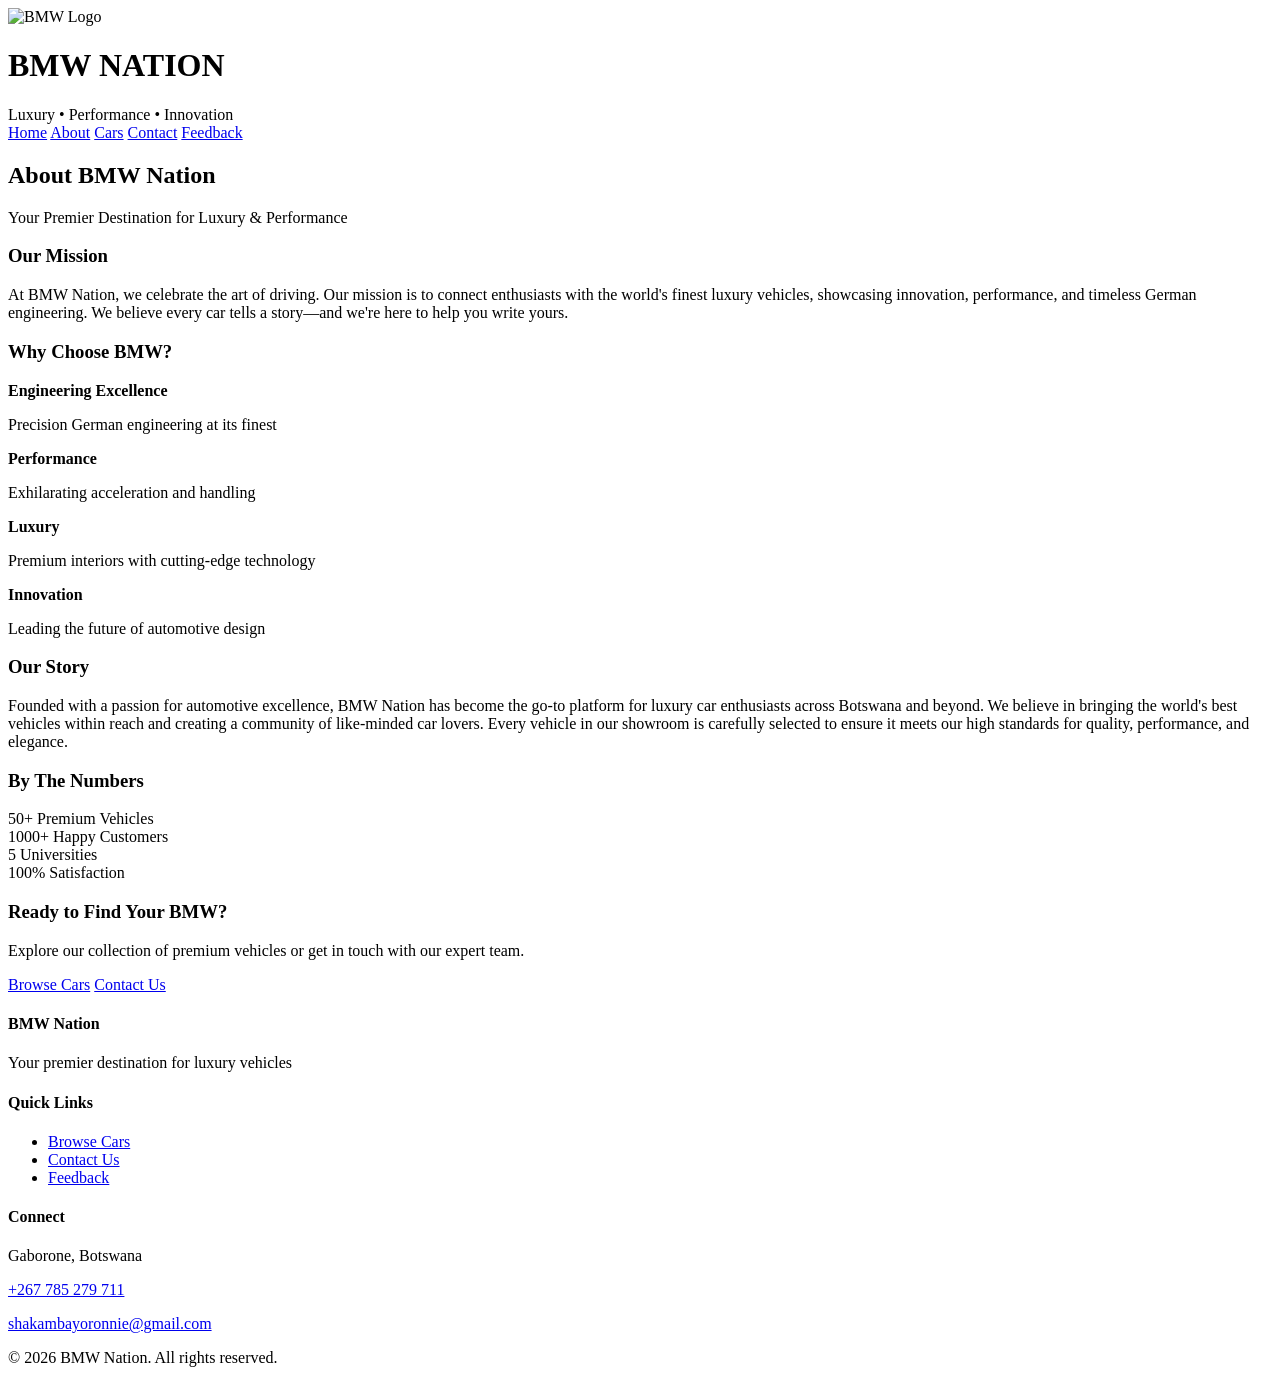
==== commit 69e1f32d: "Update About-us.html" ====
--- a/About-us.html
+++ b/About-us.html
@@ -5,39 +5,29 @@
     <meta name="viewport" content="width=device-width, initial-scale=1.0">
     <meta name="description" content="Learn about BMW Nation - your destination for luxury vehicles">
     <title>About Us - BMW Nation</title>
-    <link rel="stylesheet" href="Styles.css">
+    <link rel="stylesheet" href="styles.css">
 </head>
 <body>
     <header>
-        <div class="header-container">
-            <hgroup class="logo-section">
-                <img src="logo.png" alt="BMW Nation Logo" class="logo">
-                <h1>BMW NATION</h1>
-            </hgroup>
-            <p class="header-tagline">Luxury • Performance • Innovation</p>
+        <div style="display: flex; align-items: center; justify-content: space-between;">
+            <div class="logo">
+                <img src="https://upload.wikimedia.org/wikipedia/commons/4/44/BMW.svg" alt="BMW Logo">
+                <div class="logo-text">
+                    <h1>BMW NATION</h1>
+                    <div class="tagline">Luxury • Performance • Innovation</div>
+                </div>
+            </div>
         </div>
+        <nav aria-label="Main Navigation">
+            <a href="index.html" class="nav-link"><span>Home</span></a>
+            <a href="About-us.html" class="nav-link active"><span>About</span></a>
+            <a href="Cars.html" class="nav-link"><span>Cars</span></a>
+            <a href="Contact-us.html" class="nav-link"><span>Contact</span></a>
+            <a href="Feedback.html" class="nav-link"><span>Feedback</span></a>
+        </nav>
     </header>
 
-    <nav aria-label="Main Navigation">
-        <a href="index.html" class="nav-link">
-            <span>Home</span>
-        </a>
-        <a href="About-us.html" class="nav-link active">
-            <span>About</span>
-        </a>
-        <a href="Cars.html" class="nav-link">
-            <span>Cars</span>
-        </a>
-        <a href="Contact-us.html" class="nav-link">
-            <span>Contact</span>
-        </a>
-        <a href="Feedback.html" class="nav-link">
-            <span>Feedback</span>
-        </a>
-    </nav>
-    
     <script>
-        // Highlight active nav link
         document.querySelectorAll('.nav-link').forEach(link => {
             if (link.href === window.location.href) {
                 link.classList.add('active');
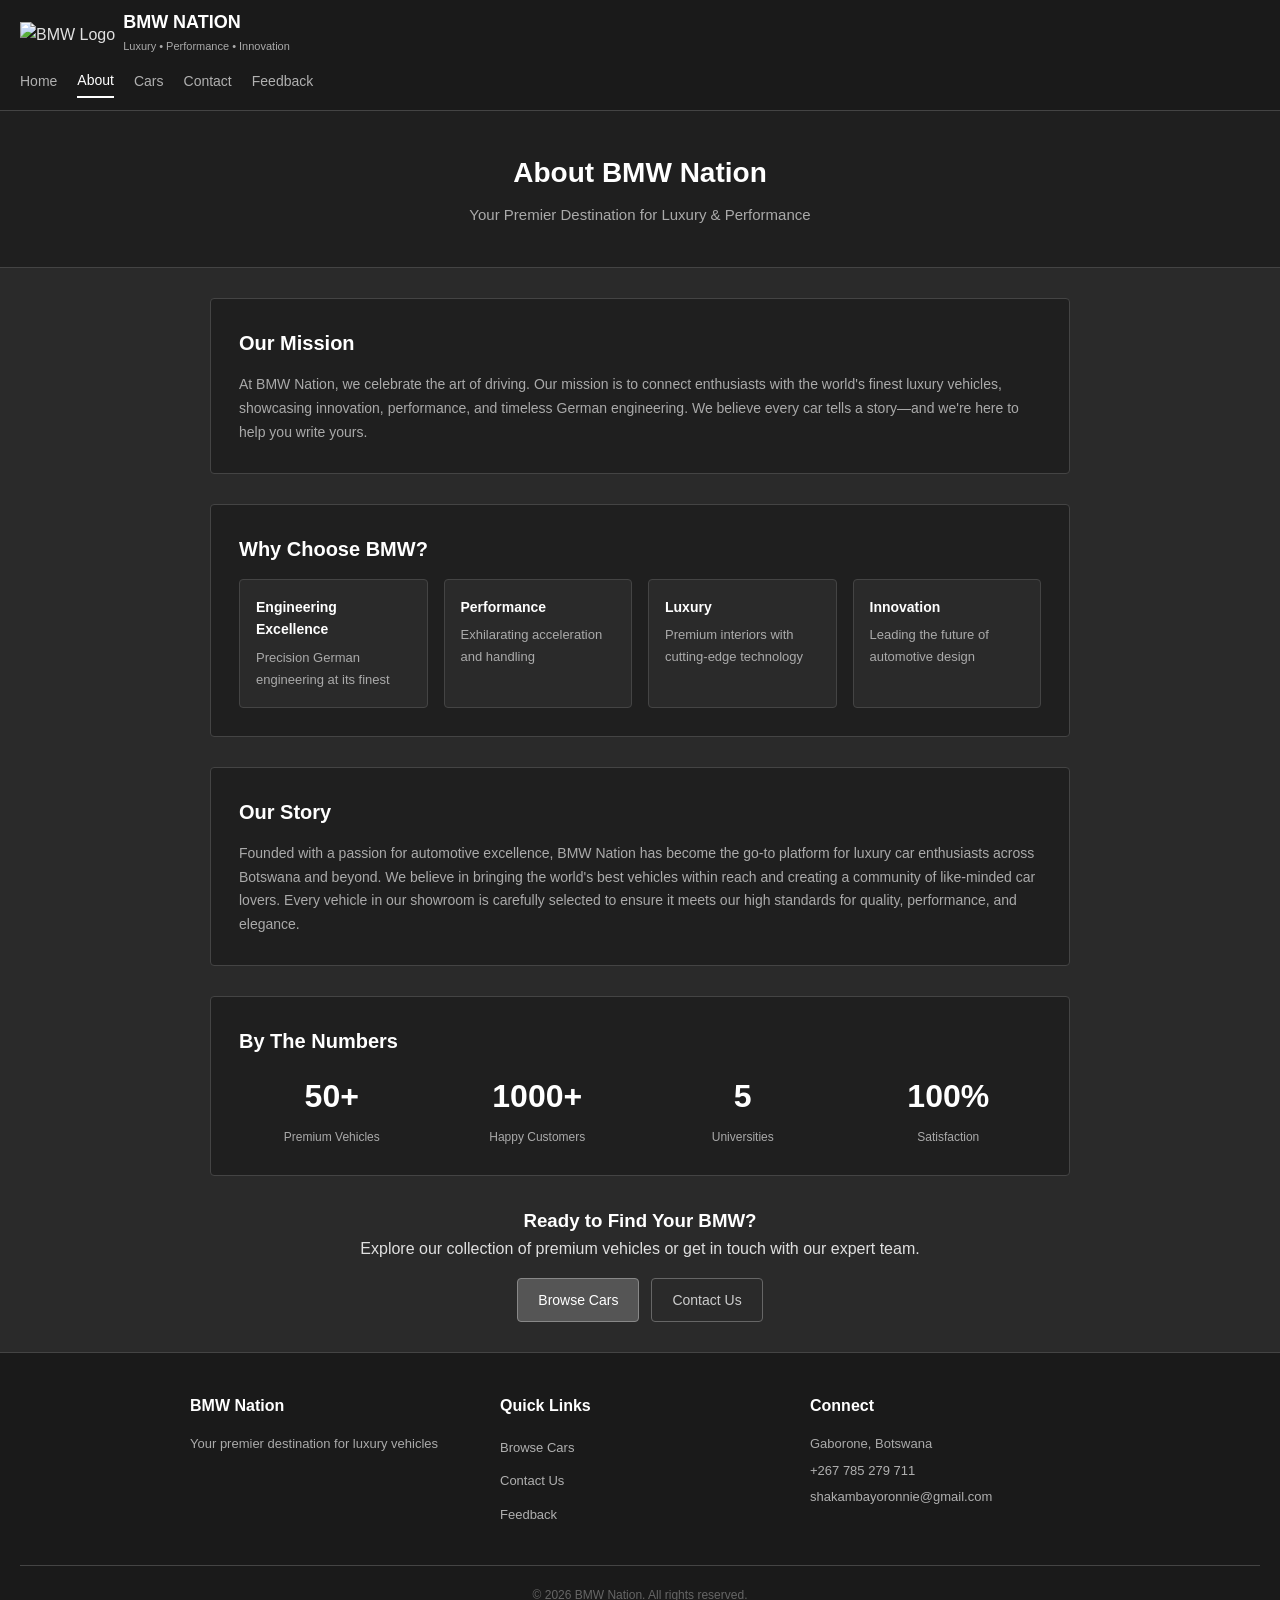
==== commit d2975b73: "Update About-us.html" ====
--- a/About-us.html
+++ b/About-us.html
@@ -5,7 +5,7 @@
     <meta name="viewport" content="width=device-width, initial-scale=1.0">
     <meta name="description" content="Learn about BMW Nation - your destination for luxury vehicles">
     <title>About Us - BMW Nation</title>
-    <link rel="stylesheet" href="styles.css">
+    <link rel="stylesheet" href="Styles.css">
 </head>
 <body>
     <header>
--- a/Styles.css
+++ b/Styles.css
@@ -0,0 +1,945 @@
+/* BMW Nation - Dark Grey Theme */
+
+* {
+  margin: 0;
+  padding: 0;
+  box-sizing: border-box;
+}
+
+body {
+  background-color: #2a2a2a;
+  color: #e0e0e0;
+  font-family: Arial, sans-serif;
+  line-height: 1.6;
+}
+
+/* Header */
+header {
+  background-color: #1a1a1a;
+  padding: 12px 20px;
+  border-bottom: 1px solid #444;
+}
+
+.logo {
+  display: flex;
+  align-items: center;
+  gap: 8px;
+  margin-bottom: 0;
+}
+
+.logo img {
+  height: 24px;
+  flex-shrink: 0;
+}
+
+.logo-text {
+  display: flex;
+  flex-direction: column;
+  gap: 0;
+}
+
+h1 {
+  margin: 0;
+  font-size: 18px;
+  color: #fff;
+  line-height: 1.2;
+}
+
+.tagline {
+  font-size: 11px;
+  color: #aaa;
+  margin-top: 4px;
+}
+
+/* Navigation */
+nav {
+  display: flex;
+  gap: 20px;
+  margin-top: 10px;
+  align-items: center;
+}
+
+nav a {
+  color: #b0b0b0;
+  text-decoration: none;
+  font-size: 14px;
+  transition: color 0.3s;
+}
+
+nav a:hover {
+  color: #fff;
+}
+
+/* Hero Section */
+.hero {
+  background-color: #2a2a2a;
+  padding: 40px 20px;
+  text-align: center;
+}
+
+.hero h2 {
+  font-size: 32px;
+  margin: 0 0 10px 0;
+  color: #fff;
+}
+
+.hero p {
+  font-size: 16px;
+  color: #aaa;
+  margin: 0 0 20px 0;
+}
+
+/* Buttons */
+.buttons {
+  display: flex;
+  gap: 12px;
+  justify-content: center;
+  flex-wrap: wrap;
+}
+
+button {
+  padding: 12px 24px;
+  border: 1px solid #666;
+  background-color: #333;
+  color: #e0e0e0;
+  cursor: pointer;
+  border-radius: 4px;
+  font-size: 14px;
+  transition: all 0.3s;
+}
+
+button:hover {
+  background-color: #444;
+  border-color: #888;
+}
+
+/* Featured Section */
+.featured {
+  background-color: #1f1f1f;
+  padding: 40px 20px;
+}
+
+.featured-content {
+  max-width: 900px;
+  margin: 0 auto;
+}
+
+.featured h3 {
+  font-size: 24px;
+  margin: 0 0 10px 0;
+  color: #fff;
+}
+
+.featured-subtitle {
+  color: #aaa;
+  font-size: 14px;
+  margin: 0 0 20px 0;
+}
+
+.featured img {
+  width: 100%;
+  max-width: 500px;
+  border-radius: 4px;
+  margin: 20px 0;
+}
+
+/* Specs Grid */
+.specs {
+  display: grid;
+  grid-template-columns: repeat(2, 1fr);
+  gap: 20px;
+  margin: 20px 0;
+}
+
+.spec-item {
+  padding: 15px;
+  background-color: #2a2a2a;
+  border-left: 3px solid #666;
+}
+
+.spec-item .label {
+  font-size: 13px;
+  color: #aaa;
+}
+
+.spec-item .value {
+  font-size: 18px;
+  font-weight: bold;
+  color: #fff;
+}
+
+/* Collection Section */
+.collection {
+  background-color: #2a2a2a;
+  padding: 40px 20px;
+}
+
+.collection-title {
+  text-align: center;
+  color: #fff;
+  font-size: 24px;
+  margin-bottom: 30px;
+}
+
+.cars-grid {
+  display: grid;
+  grid-template-columns: repeat(auto-fit, minmax(180px, 1fr));
+  gap: 20px;
+  max-width: 900px;
+  margin: 0 auto 30px;
+}
+
+.car-card {
+  background-color: #1f1f1f;
+  padding: 15px;
+  border-radius: 4px;
+  text-align: center;
+  border: 1px solid #444;
+}
+
+.car-card img {
+  width: 100%;
+  border-radius: 4px;
+  margin-bottom: 10px;
+}
+
+.car-card h4 {
+  margin: 10px 0 5px 0;
+  color: #fff;
+  font-size: 14px;
+}
+
+.car-card p {
+  margin: 0;
+  color: #aaa;
+  font-size: 12px;
+}
+
+/* Why Section */
+.why-section {
+  background-color: #1f1f1f;
+  padding: 40px 20px;
+}
+
+.why-title {
+  text-align: center;
+  color: #fff;
+  font-size: 24px;
+  margin-bottom: 30px;
+}
+
+.features {
+  display: grid;
+  grid-template-columns: repeat(auto-fit, minmax(200px, 1fr));
+  gap: 20px;
+  max-width: 900px;
+  margin: 0 auto;
+}
+
+.feature {
+  background-color: #2a2a2a;
+  padding: 20px;
+  border-radius: 4px;
+  border: 1px solid #444;
+}
+
+.feature-title {
+  font-weight: bold;
+  color: #fff;
+  margin-bottom: 8px;
+}
+
+.feature-desc {
+  font-size: 13px;
+  color: #aaa;
+}
+
+/* Footer */
+footer {
+  background-color: #1a1a1a;
+  padding: 40px 20px;
+  border-top: 1px solid #444;
+}
+
+.footer-content {
+  max-width: 900px;
+  margin: 0 auto;
+  display: grid;
+  grid-template-columns: repeat(auto-fit, minmax(200px, 1fr));
+  gap: 30px;
+}
+
+.footer-section h3 {
+  color: #fff;
+  font-size: 16px;
+  margin: 0 0 15px 0;
+}
+
+.footer-section ul {
+  list-style: none;
+  padding: 0;
+  margin: 0;
+}
+
+.footer-section ul li {
+  margin-bottom: 8px;
+}
+
+.footer-section a {
+  color: #b0b0b0;
+  text-decoration: none;
+  font-size: 13px;
+  transition: color 0.3s;
+}
+
+.footer-section a:hover {
+  color: #fff;
+}
+
+.contact-info {
+  font-size: 13px;
+  color: #aaa;
+  line-height: 1.8;
+}
+
+.contact-info a {
+  color: #b0b0b0;
+}
+
+.copyright {
+  text-align: center;
+  margin-top: 30px;
+  padding-top: 20px;
+  border-top: 1px solid #444;
+  color: #666;
+  font-size: 12px;
+}
+
+/* ── Navigation links (used on inner pages) ── */
+.nav-link {
+  color: #b0b0b0;
+  text-decoration: none;
+  font-size: 14px;
+  transition: color 0.3s;
+  padding: 4px 0;
+}
+
+.nav-link:hover {
+  color: #fff;
+}
+
+.nav-link.active {
+  color: #fff;
+  border-bottom: 2px solid #fff;
+}
+
+/* ── Shared buttons ── */
+.btn {
+  display: inline-block;
+  padding: 10px 20px;
+  border: 1px solid #666;
+  background-color: #333;
+  color: #e0e0e0;
+  cursor: pointer;
+  border-radius: 4px;
+  font-size: 14px;
+  text-decoration: none;
+  transition: all 0.3s;
+}
+
+.btn:hover {
+  background-color: #444;
+  border-color: #888;
+  color: #fff;
+}
+
+.btn-primary {
+  background-color: #555;
+  border-color: #888;
+  color: #fff;
+}
+
+.btn-primary:hover {
+  background-color: #666;
+}
+
+.btn-secondary {
+  background-color: transparent;
+  border-color: #666;
+  color: #ccc;
+}
+
+.btn-secondary:hover {
+  background-color: #333;
+  color: #fff;
+}
+
+.btn-block {
+  display: block;
+  width: 100%;
+  text-align: center;
+}
+
+.btn-small {
+  padding: 6px 14px;
+  font-size: 12px;
+}
+
+.btn-lg {
+  padding: 14px 28px;
+  font-size: 16px;
+}
+
+.btn-pagination {
+  padding: 8px 16px;
+  font-size: 13px;
+}
+
+.btn-pagination:disabled {
+  opacity: 0.4;
+  cursor: not-allowed;
+}
+
+/* ── Footer bottom bar ── */
+.footer-bottom {
+  text-align: center;
+  margin-top: 30px;
+  padding-top: 20px;
+  border-top: 1px solid #444;
+  color: #666;
+  font-size: 12px;
+}
+
+.footer-section h4 {
+  color: #fff;
+  font-size: 16px;
+  margin: 0 0 15px 0;
+}
+
+.footer-section p {
+  color: #aaa;
+  font-size: 13px;
+  margin: 0 0 6px 0;
+}
+
+/* ── Cars / Showroom page ── */
+.showroom-hero {
+  background-color: #1f1f1f;
+  padding: 40px 20px;
+  text-align: center;
+  border-bottom: 1px solid #444;
+}
+
+.showroom-hero h2 {
+  color: #fff;
+  font-size: 28px;
+  margin: 0 0 8px 0;
+}
+
+.showroom-hero p {
+  color: #aaa;
+  font-size: 15px;
+}
+
+.showroom-hero-content {
+  max-width: 700px;
+  margin: 0 auto;
+}
+
+.showroom {
+  padding: 30px 20px;
+  max-width: 960px;
+  margin: 0 auto;
+}
+
+.car-grid {
+  display: grid;
+  grid-template-columns: repeat(auto-fit, minmax(220px, 1fr));
+  gap: 24px;
+  margin-bottom: 30px;
+}
+
+.car-image-wrapper {
+  position: relative;
+  overflow: hidden;
+  border-radius: 4px 4px 0 0;
+  background-color: #111;
+  height: 180px;
+  margin: 0;
+}
+
+.car-image-wrapper img {
+  width: 100%;
+  height: 100%;
+  object-fit: cover;
+  display: block;
+}
+
+.car-badge {
+  position: absolute;
+  top: 10px;
+  left: 10px;
+  background-color: rgba(0,0,0,0.7);
+  color: #fff;
+  font-size: 11px;
+  padding: 3px 8px;
+  border-radius: 3px;
+  border: 1px solid #666;
+}
+
+.car-body {
+  padding: 14px;
+}
+
+.car-body h3 {
+  color: #fff;
+  font-size: 15px;
+  margin: 0 0 6px 0;
+}
+
+.car-specs {
+  color: #aaa;
+  font-size: 12px;
+  margin: 0 0 8px 0;
+}
+
+.car-price {
+  color: #e0e0e0;
+  font-size: 16px;
+  font-weight: bold;
+  margin: 0 0 12px 0;
+}
+
+.pagination-container {
+  display: flex;
+  align-items: center;
+  justify-content: center;
+  gap: 16px;
+  padding: 20px 0;
+}
+
+.page-info {
+  color: #aaa;
+  font-size: 13px;
+}
+
+.cta-section {
+  background-color: #1f1f1f;
+  padding: 50px 20px;
+  text-align: center;
+  border-top: 1px solid #444;
+}
+
+.cta-section h2 {
+  color: #fff;
+  font-size: 24px;
+  margin: 0 0 10px 0;
+}
+
+.cta-section p {
+  color: #aaa;
+  font-size: 15px;
+  margin: 0 0 20px 0;
+}
+
+/* ── About page ── */
+.about-hero {
+  background-color: #1f1f1f;
+  padding: 40px 20px;
+  text-align: center;
+  border-bottom: 1px solid #444;
+}
+
+.about-hero h2 {
+  color: #fff;
+  font-size: 28px;
+  margin: 0 0 8px 0;
+}
+
+.about-hero p {
+  color: #aaa;
+  font-size: 15px;
+}
+
+.about-hero-content {
+  max-width: 700px;
+  margin: 0 auto;
+}
+
+.about-content {
+  max-width: 900px;
+  margin: 0 auto;
+  padding: 30px 20px;
+  display: flex;
+  flex-direction: column;
+  gap: 30px;
+}
+
+.about-article {
+  background-color: #1f1f1f;
+  padding: 28px;
+  border-radius: 4px;
+  border: 1px solid #444;
+}
+
+.about-article h3 {
+  color: #fff;
+  font-size: 20px;
+  margin: 0 0 14px 0;
+}
+
+.about-article p {
+  color: #aaa;
+  font-size: 14px;
+  line-height: 1.7;
+}
+
+.features-list {
+  display: grid;
+  grid-template-columns: repeat(auto-fit, minmax(180px, 1fr));
+  gap: 16px;
+}
+
+.feature-item {
+  background-color: #2a2a2a;
+  padding: 16px;
+  border-radius: 4px;
+  border: 1px solid #444;
+}
+
+.feature-item strong {
+  display: block;
+  color: #fff;
+  margin-bottom: 6px;
+  font-size: 14px;
+}
+
+.feature-item p {
+  margin: 0;
+  font-size: 13px;
+}
+
+.stats-grid {
+  display: grid;
+  grid-template-columns: repeat(auto-fit, minmax(120px, 1fr));
+  gap: 20px;
+  text-align: center;
+}
+
+.stat {
+  display: flex;
+  flex-direction: column;
+  align-items: center;
+  gap: 6px;
+}
+
+.stat-number {
+  font-size: 32px;
+  font-weight: bold;
+  color: #fff;
+}
+
+.stat-label {
+  font-size: 12px;
+  color: #aaa;
+}
+
+.cta-article {
+  text-align: center;
+}
+
+.cta-article h3 {
+  color: #fff;
+}
+
+.cta-buttons {
+  display: flex;
+  gap: 12px;
+  justify-content: center;
+  flex-wrap: wrap;
+  margin-top: 16px;
+}
+
+/* ── Contact page ── */
+.contact-hero {
+  background-color: #1f1f1f;
+  padding: 40px 20px;
+  text-align: center;
+  border-bottom: 1px solid #444;
+}
+
+.contact-hero h2 {
+  color: #fff;
+  font-size: 28px;
+  margin: 0 0 8px 0;
+}
+
+.contact-hero p {
+  color: #aaa;
+  font-size: 15px;
+}
+
+.contact-hero-content {
+  max-width: 700px;
+  margin: 0 auto;
+}
+
+.contact-section {
+  padding: 30px 20px;
+  max-width: 960px;
+  margin: 0 auto;
+}
+
+.contact-grid {
+  display: grid;
+  grid-template-columns: repeat(auto-fit, minmax(280px, 1fr));
+  gap: 24px;
+}
+
+.contact-info-card,
+.contact-form-card {
+  background-color: #1f1f1f;
+  padding: 28px;
+  border-radius: 4px;
+  border: 1px solid #444;
+}
+
+.contact-info-card h3,
+.contact-form-card h3 {
+  color: #fff;
+  font-size: 18px;
+  margin: 0 0 20px 0;
+}
+
+.info-item {
+  display: flex;
+  gap: 14px;
+  margin-bottom: 18px;
+  align-items: flex-start;
+}
+
+.info-icon {
+  width: 10px;
+  height: 10px;
+  background-color: #888;
+  border-radius: 50%;
+  margin-top: 5px;
+  flex-shrink: 0;
+}
+
+.info-label {
+  color: #888;
+  font-size: 11px;
+  text-transform: uppercase;
+  letter-spacing: 0.05em;
+  margin: 0 0 2px 0;
+}
+
+.info-text {
+  color: #ddd;
+  font-size: 14px;
+  margin: 0;
+}
+
+.info-text a {
+  color: #ddd;
+  text-decoration: none;
+}
+
+.info-text a:hover {
+  color: #fff;
+}
+
+/* ── Shared form styles ── */
+.form-group {
+  margin-bottom: 16px;
+}
+
+.form-group label {
+  display: block;
+  color: #ccc;
+  font-size: 13px;
+  margin-bottom: 6px;
+}
+
+.form-group input,
+.form-group textarea,
+.form-group select {
+  width: 100%;
+  padding: 10px 12px;
+  background-color: #2a2a2a;
+  border: 1px solid #555;
+  border-radius: 4px;
+  color: #e0e0e0;
+  font-size: 14px;
+  font-family: inherit;
+  transition: border-color 0.2s;
+}
+
+.form-group input:focus,
+.form-group textarea:focus {
+  outline: none;
+  border-color: #888;
+}
+
+.error-message {
+  display: none;
+  color: #e07070;
+  font-size: 12px;
+  margin-top: 4px;
+}
+
+.success-message {
+  background-color: #2a3a2a;
+  border: 1px solid #4a7a4a;
+  color: #90c090;
+  padding: 12px;
+  border-radius: 4px;
+  font-size: 14px;
+  margin-top: 12px;
+  text-align: center;
+}
+
+/* ── Feedback page ── */
+.feedback-hero {
+  background-color: #1f1f1f;
+  padding: 40px 20px;
+  text-align: center;
+  border-bottom: 1px solid #444;
+}
+
+.feedback-hero h2 {
+  color: #fff;
+  font-size: 28px;
+  margin: 0 0 8px 0;
+}
+
+.feedback-hero p {
+  color: #aaa;
+  font-size: 15px;
+}
+
+.feedback-hero-content {
+  max-width: 700px;
+  margin: 0 auto;
+}
+
+.feedback-section {
+  padding: 30px 20px;
+  max-width: 960px;
+  margin: 0 auto;
+}
+
+.feedback-grid {
+  display: grid;
+  grid-template-columns: repeat(auto-fit, minmax(280px, 1fr));
+  gap: 24px;
+}
+
+.feedback-form-card,
+.feedback-list-card {
+  background-color: #1f1f1f;
+  padding: 28px;
+  border-radius: 4px;
+  border: 1px solid #444;
+}
+
+.feedback-form-card h3,
+.feedback-list-card h3 {
+  color: #fff;
+  font-size: 18px;
+  margin: 0 0 20px 0;
+}
+
+.rating-input {
+  display: flex;
+  align-items: center;
+  gap: 12px;
+}
+
+.rating-input input[type="range"] {
+  flex: 1;
+  accent-color: #888;
+}
+
+#rating-display {
+  color: #ddd;
+  font-size: 14px;
+  min-width: 50px;
+}
+
+.feedback-card {
+  background-color: #2a2a2a;
+  border: 1px solid #444;
+  border-radius: 4px;
+  padding: 14px;
+  margin-bottom: 14px;
+}
+
+.feedback-header {
+  display: flex;
+  justify-content: space-between;
+  align-items: center;
+  margin-bottom: 8px;
+}
+
+.feedback-header h4 {
+  color: #fff;
+  font-size: 14px;
+  margin: 0;
+}
+
+.feedback-rating {
+  color: #d4a843;
+  font-size: 14px;
+  letter-spacing: 1px;
+}
+
+.feedback-message {
+  color: #ccc;
+  font-size: 13px;
+  margin: 0 0 8px 0;
+  line-height: 1.6;
+}
+
+.feedback-meta {
+  color: #666;
+  font-size: 11px;
+  margin: 0;
+}
+
+.empty-state {
+  color: #666;
+  font-size: 14px;
+  text-align: center;
+  padding: 30px 0;
+}
+
+/* ── Responsive ── */
+@media (max-width: 768px) {
+  .specs {
+    grid-template-columns: 1fr;
+  }
+
+  nav {
+    flex-wrap: wrap;
+    gap: 10px;
+  }
+
+  .buttons {
+    flex-direction: column;
+  }
+
+  button {
+    width: 100%;
+  }
+
+  .car-grid {
+    grid-template-columns: 1fr;
+  }
+
+  .contact-grid,
+  .feedback-grid {
+    grid-template-columns: 1fr;
+  }
+}
